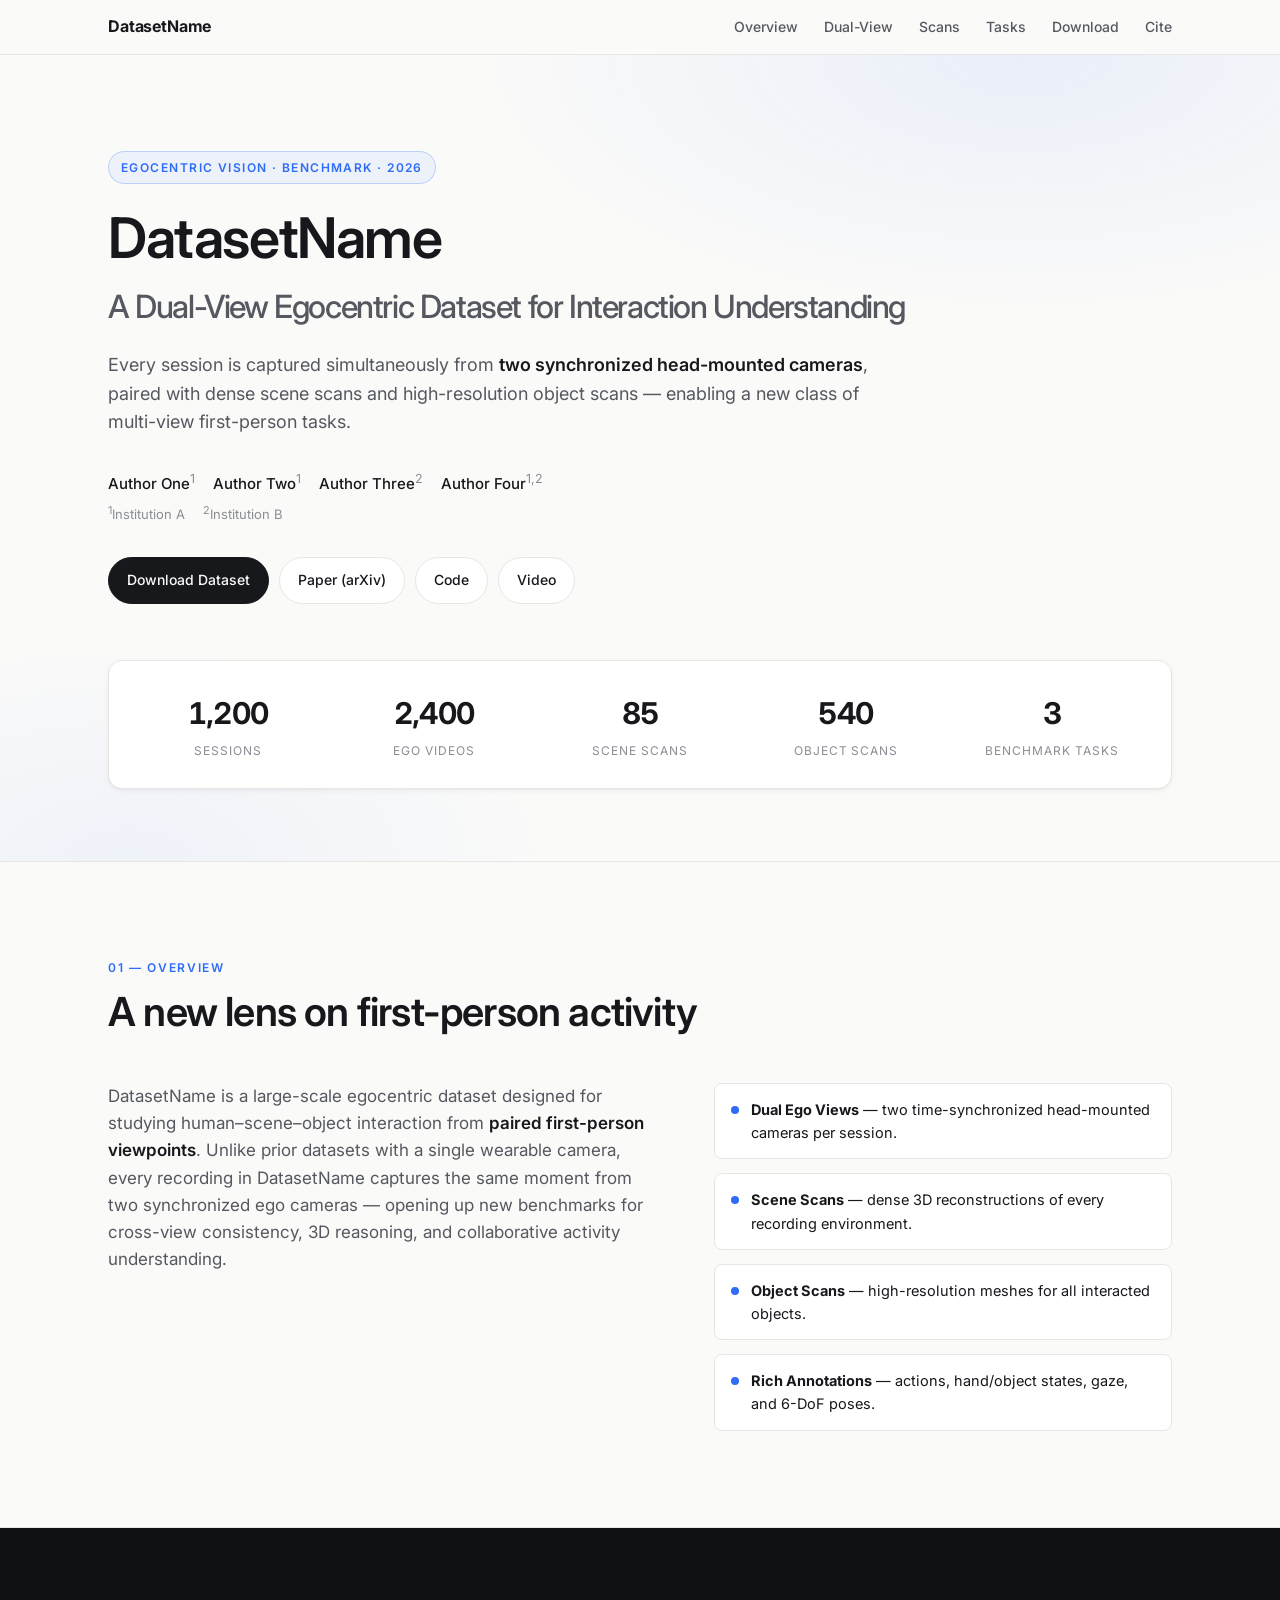
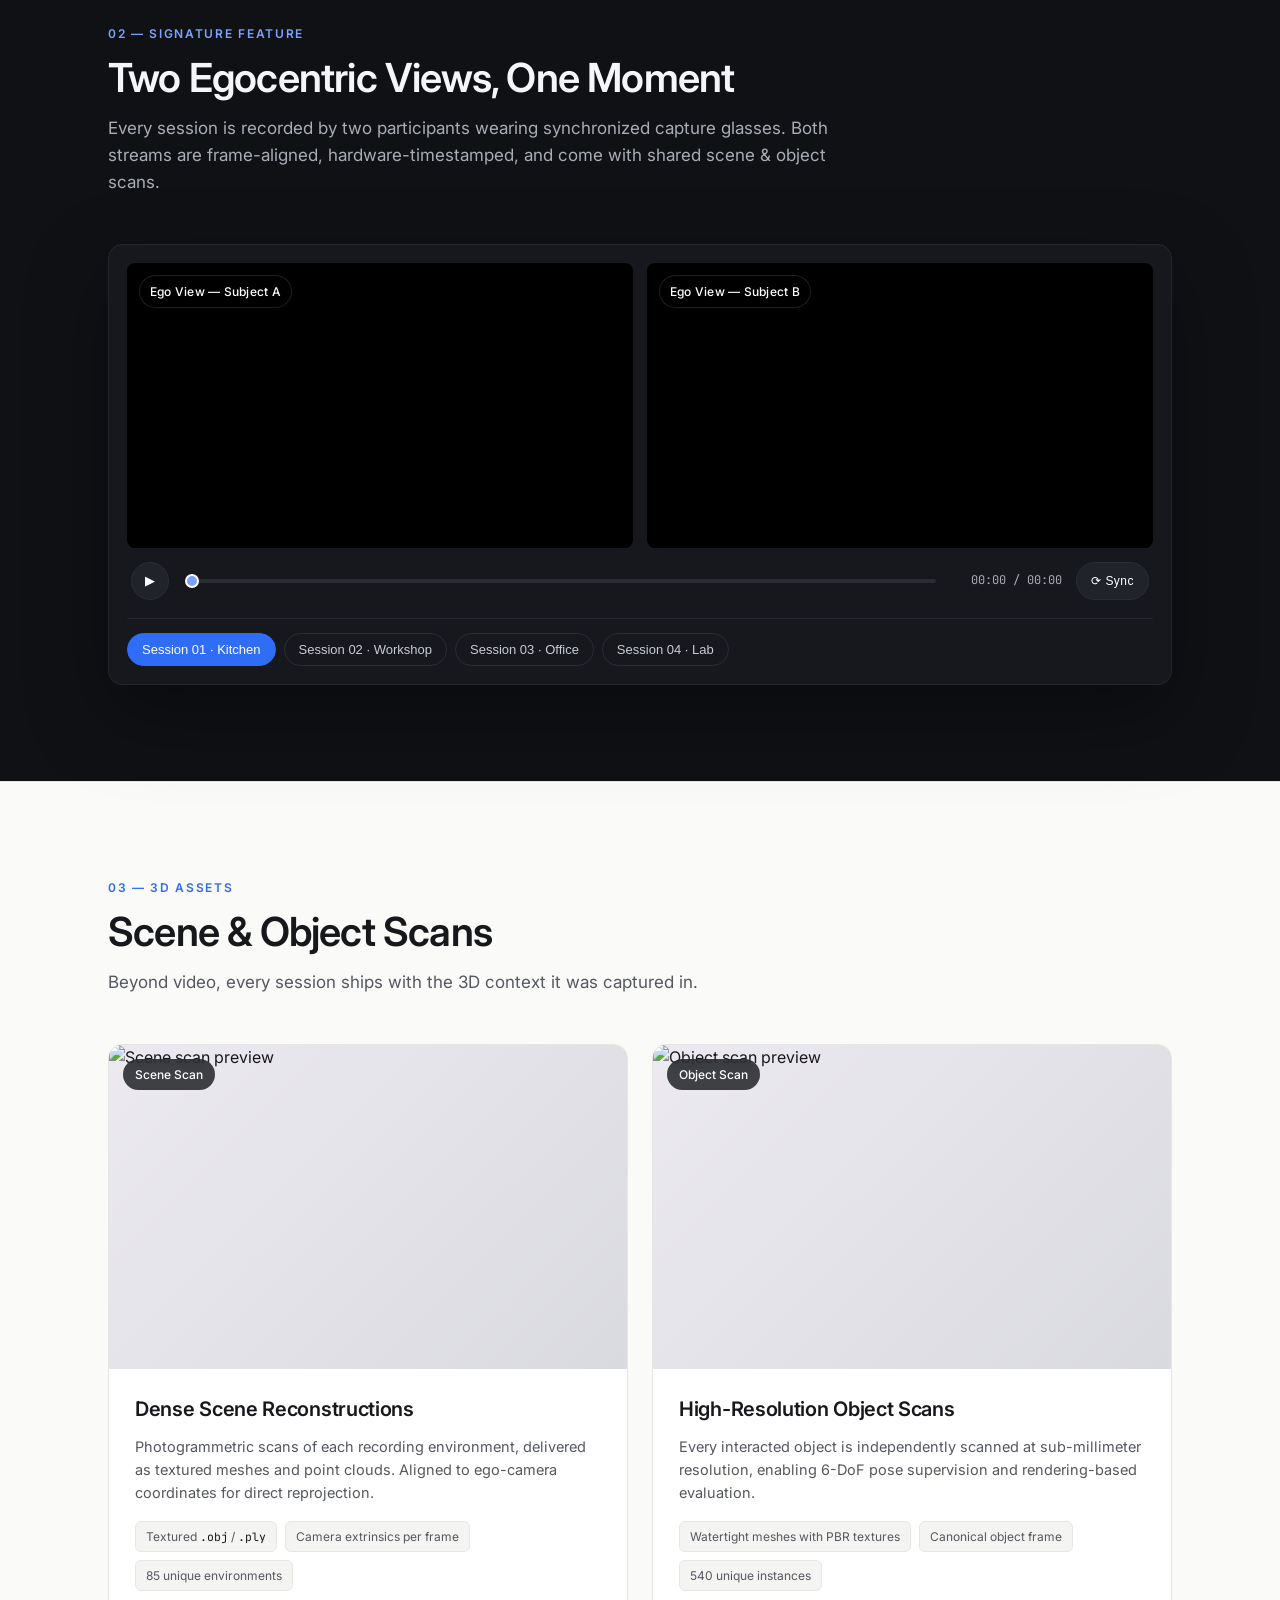
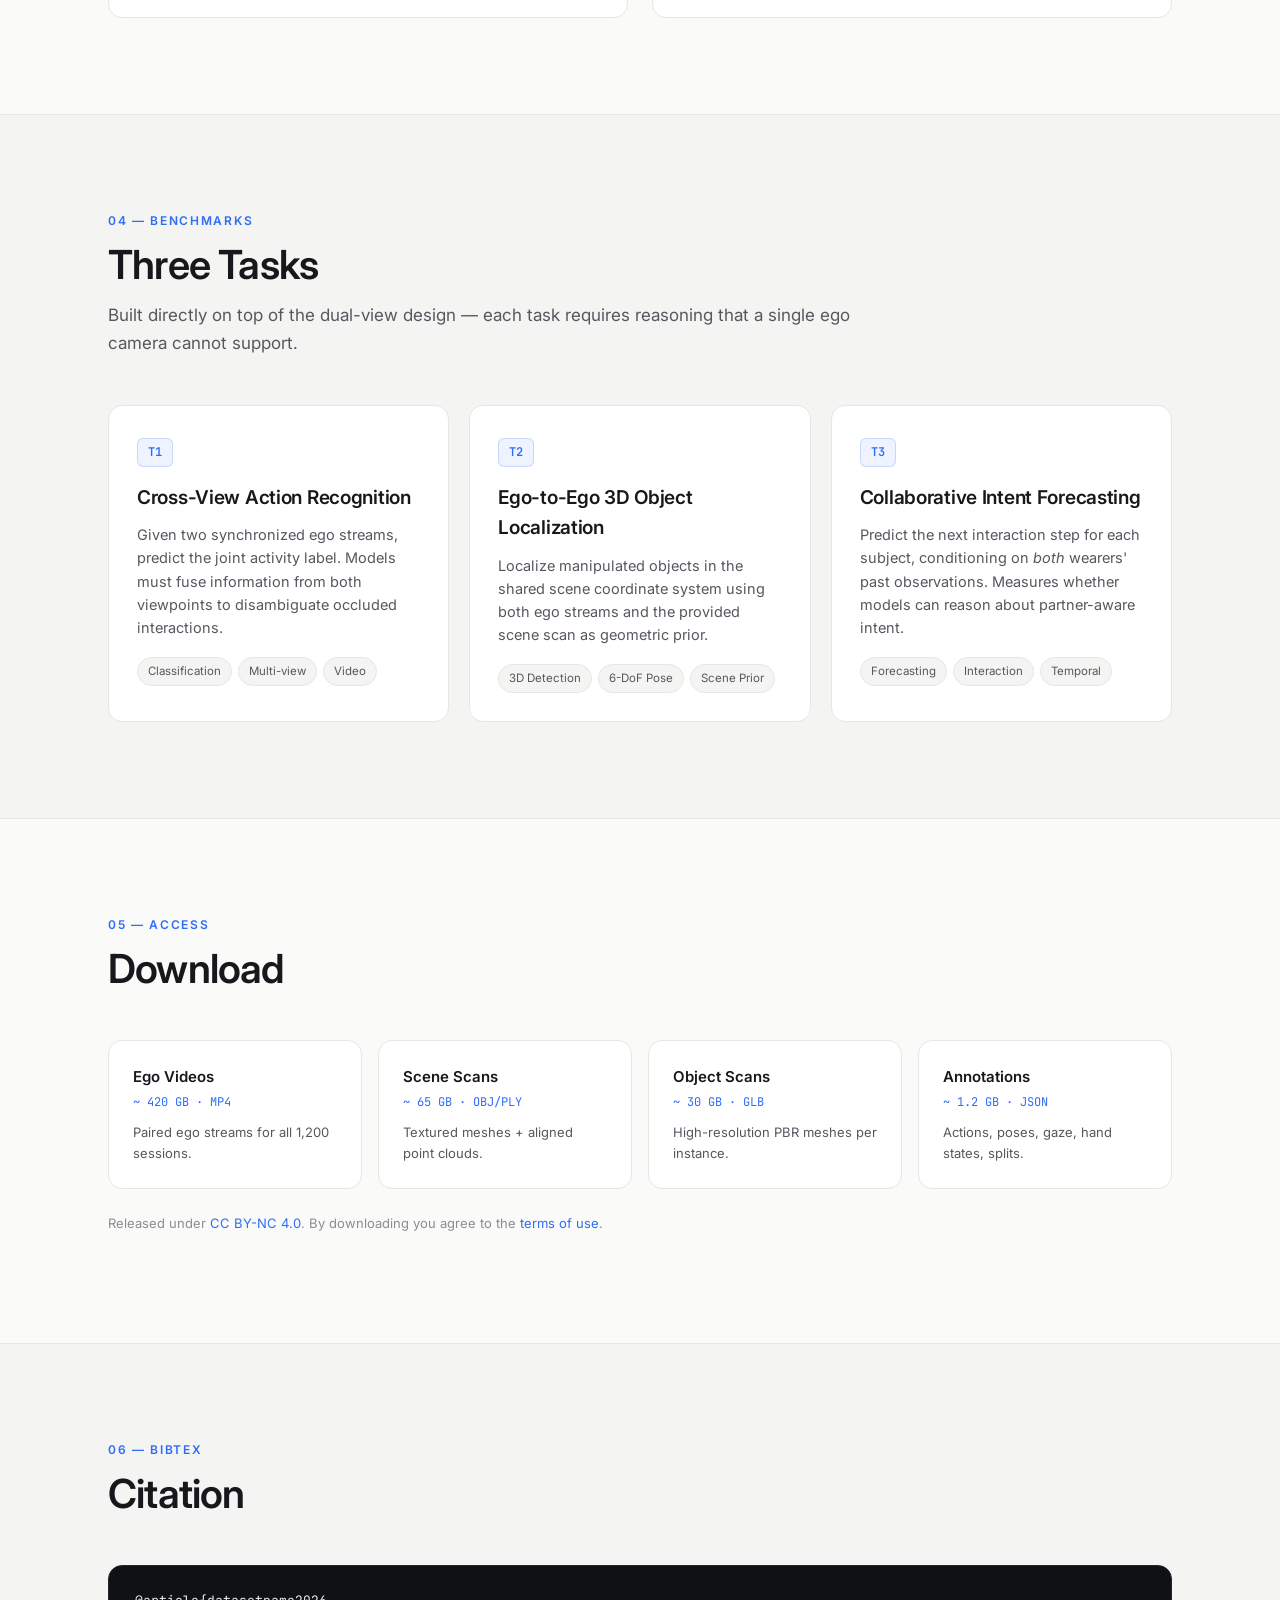
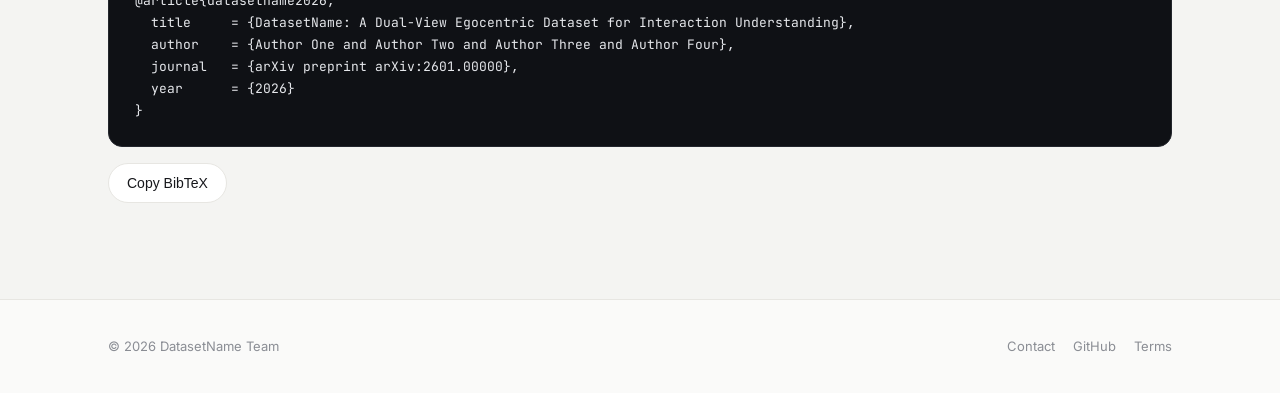
==== index.html @ 48814779 "new template" ====
<!doctype html>
<html lang="en">
<head>
  <meta charset="utf-8" />
  <meta name="viewport" content="width=device-width, initial-scale=1" />
  <title>DatasetName — A Dual-View Egocentric Dataset</title>
  <meta name="description" content="A large-scale egocentric dataset featuring paired first-person videos, scene scans, object scans, and three benchmark tasks." />

  <link rel="preconnect" href="https://fonts.googleapis.com">
  <link rel="preconnect" href="https://fonts.gstatic.com" crossorigin>
  <link href="https://fonts.googleapis.com/css2?family=Inter:wght@300;400;500;600;700&family=JetBrains+Mono:wght@400;500&display=swap" rel="stylesheet">

  <link rel="stylesheet" href="css/style.css" />
</head>
<body>

  <!-- ============ NAV ============ -->
  <nav class="nav">
    <div class="nav__inner">
      <a href="#top" class="nav__brand">DatasetName</a>
      <ul class="nav__links">
        <li><a href="#overview">Overview</a></li>
        <li><a href="#dual-view">Dual-View</a></li>
        <li><a href="#scans">Scans</a></li>
        <li><a href="#tasks">Tasks</a></li>
        <li><a href="#download">Download</a></li>
        <li><a href="#cite">Cite</a></li>
      </ul>
    </div>
  </nav>

  <!-- ============ HERO ============ -->
  <header id="top" class="hero">
    <div class="hero__inner">
      <div class="hero__eyebrow">Egocentric Vision · Benchmark · 2026</div>
      <h1 class="hero__title">
        <span>DatasetName</span><br/>
        <span class="hero__title-accent">A Dual-View Egocentric Dataset for&nbsp;Interaction Understanding</span>
      </h1>
      <p class="hero__subtitle">
        Every session is captured simultaneously from <strong>two synchronized head-mounted cameras</strong>,
        paired with dense scene scans and high-resolution object scans — enabling a new class of
        multi-view first-person tasks.
      </p>

      <div class="hero__authors">
        <span>Author One<sup>1</sup></span>
        <span>Author Two<sup>1</sup></span>
        <span>Author Three<sup>2</sup></span>
        <span>Author Four<sup>1,2</sup></span>
      </div>
      <div class="hero__affils">
        <span><sup>1</sup>Institution A</span>
        <span><sup>2</sup>Institution B</span>
      </div>

      <div class="hero__cta">
        <a class="btn btn--primary" href="#download">Download Dataset</a>
        <a class="btn" href="#">Paper (arXiv)</a>
        <a class="btn" href="#">Code</a>
        <a class="btn" href="#">Video</a>
      </div>

      <!-- Key stats strip -->
      <div class="stats">
        <div class="stat"><div class="stat__num" data-count="1200">1,200</div><div class="stat__lbl">Sessions</div></div>
        <div class="stat"><div class="stat__num" data-count="2400">2,400</div><div class="stat__lbl">Ego Videos</div></div>
        <div class="stat"><div class="stat__num" data-count="85">85</div><div class="stat__lbl">Scene Scans</div></div>
        <div class="stat"><div class="stat__num" data-count="540">540</div><div class="stat__lbl">Object Scans</div></div>
        <div class="stat"><div class="stat__num" data-count="3">3</div><div class="stat__lbl">Benchmark Tasks</div></div>
      </div>
    </div>
    <div class="hero__bg"></div>
  </header>

  <!-- ============ OVERVIEW ============ -->
  <section id="overview" class="section">
    <div class="container">
      <div class="section__head">
        <span class="section__kicker">01 — Overview</span>
        <h2 class="section__title">A new lens on first-person activity</h2>
      </div>
      <div class="overview-grid">
        <p class="lede">
          DatasetName is a large-scale egocentric dataset designed for studying human–scene–object
          interaction from <strong>paired first-person viewpoints</strong>. Unlike prior datasets
          with a single wearable camera, every recording in DatasetName captures the same moment
          from two synchronized ego cameras — opening up new benchmarks for cross-view
          consistency, 3D reasoning, and collaborative activity understanding.
        </p>
        <ul class="feature-list">
          <li><span class="dot"></span><div><b>Dual Ego Views</b> — two time-synchronized head-mounted cameras per session.</div></li>
          <li><span class="dot"></span><div><b>Scene Scans</b> — dense 3D reconstructions of every recording environment.</div></li>
          <li><span class="dot"></span><div><b>Object Scans</b> — high-resolution meshes for all interacted objects.</div></li>
          <li><span class="dot"></span><div><b>Rich Annotations</b> — actions, hand/object states, gaze, and 6-DoF poses.</div></li>
        </ul>
      </div>
    </div>
  </section>

  <!-- ============ DUAL-VIEW (signature) ============ -->
  <section id="dual-view" class="section section--dark">
    <div class="container">
      <div class="section__head">
        <span class="section__kicker">02 — Signature Feature</span>
        <h2 class="section__title">Two Egocentric Views, One Moment</h2>
        <p class="section__sub">
          Every session is recorded by two participants wearing synchronized capture glasses.
          Both streams are frame-aligned, hardware-timestamped, and come with shared scene &
          object scans.
        </p>
      </div>

      <!-- Dual video player -->
      <div class="dualplayer" data-dualplayer>
        <div class="dualplayer__views">
          <figure class="ego">
            <div class="ego__label">Ego View — Subject A</div>
            <video data-ego="a" muted playsinline loop preload="metadata" poster="assets/images/ego_a_poster.jpg">
              <source src="assets/videos/ego_a.mp4" type="video/mp4">
            </video>
          </figure>
          <figure class="ego">
            <div class="ego__label">Ego View — Subject B</div>
            <video data-ego="b" muted playsinline loop preload="metadata" poster="assets/images/ego_b_poster.jpg">
              <source src="assets/videos/ego_b.mp4" type="video/mp4">
            </video>
          </figure>
        </div>

        <div class="dualplayer__controls">
          <button class="pbtn" data-play aria-label="Play / Pause">▶</button>
          <input type="range" min="0" max="1000" value="0" data-seek class="pbar" aria-label="Seek" />
          <span class="ptime" data-time>00:00 / 00:00</span>
          <button class="pbtn pbtn--ghost" data-sync aria-label="Resync">⟳ Sync</button>
        </div>

        <!-- Session picker -->
        <div class="sessions">
          <button class="chip chip--active" data-session data-a="assets/videos/ego_a.mp4" data-b="assets/videos/ego_b.mp4">Session 01 · Kitchen</button>
          <button class="chip" data-session data-a="assets/videos/ego_a_2.mp4" data-b="assets/videos/ego_b_2.mp4">Session 02 · Workshop</button>
          <button class="chip" data-session data-a="assets/videos/ego_a_3.mp4" data-b="assets/videos/ego_b_3.mp4">Session 03 · Office</button>
          <button class="chip" data-session data-a="assets/videos/ego_a_4.mp4" data-b="assets/videos/ego_b_4.mp4">Session 04 · Lab</button>
        </div>
      </div>
    </div>
  </section>

  <!-- ============ SCANS ============ -->
  <section id="scans" class="section">
    <div class="container">
      <div class="section__head">
        <span class="section__kicker">03 — 3D Assets</span>
        <h2 class="section__title">Scene &amp; Object Scans</h2>
        <p class="section__sub">
          Beyond video, every session ships with the 3D context it was captured in.
        </p>
      </div>

      <div class="scans-grid">
        <article class="scan-card">
          <div class="scan-card__media">
            <img src="assets/images/scene_scan.jpg" alt="Scene scan preview" />
            <div class="scan-card__badge">Scene Scan</div>
          </div>
          <div class="scan-card__body">
            <h3>Dense Scene Reconstructions</h3>
            <p>
              Photogrammetric scans of each recording environment, delivered as textured meshes
              and point clouds. Aligned to ego-camera coordinates for direct reprojection.
            </p>
            <ul class="meta">
              <li>Textured <code>.obj</code> / <code>.ply</code></li>
              <li>Camera extrinsics per frame</li>
              <li>85 unique environments</li>
            </ul>
          </div>
        </article>

        <article class="scan-card">
          <div class="scan-card__media">
            <img src="assets/images/object_scan.jpg" alt="Object scan preview" />
            <div class="scan-card__badge">Object Scan</div>
          </div>
          <div class="scan-card__body">
            <h3>High-Resolution Object Scans</h3>
            <p>
              Every interacted object is independently scanned at sub-millimeter resolution,
              enabling 6-DoF pose supervision and rendering-based evaluation.
            </p>
            <ul class="meta">
              <li>Watertight meshes with PBR textures</li>
              <li>Canonical object frame</li>
              <li>540 unique instances</li>
            </ul>
          </div>
        </article>
      </div>
    </div>
  </section>

  <!-- ============ TASKS ============ -->
  <section id="tasks" class="section section--soft">
    <div class="container">
      <div class="section__head">
        <span class="section__kicker">04 — Benchmarks</span>
        <h2 class="section__title">Three Tasks</h2>
        <p class="section__sub">
          Built directly on top of the dual-view design — each task requires reasoning that a
          single ego camera cannot support.
        </p>
      </div>

      <div class="tasks">
        <article class="task">
          <div class="task__num">T1</div>
          <h3 class="task__title">Cross-View Action Recognition</h3>
          <p class="task__desc">
            Given two synchronized ego streams, predict the joint activity label. Models must
            fuse information from both viewpoints to disambiguate occluded interactions.
          </p>
          <div class="task__tags"><span>Classification</span><span>Multi-view</span><span>Video</span></div>
        </article>

        <article class="task">
          <div class="task__num">T2</div>
          <h3 class="task__title">Ego-to-Ego 3D Object Localization</h3>
          <p class="task__desc">
            Localize manipulated objects in the shared scene coordinate system using both ego
            streams and the provided scene scan as geometric prior.
          </p>
          <div class="task__tags"><span>3D Detection</span><span>6-DoF Pose</span><span>Scene Prior</span></div>
        </article>

        <article class="task">
          <div class="task__num">T3</div>
          <h3 class="task__title">Collaborative Intent Forecasting</h3>
          <p class="task__desc">
            Predict the next interaction step for each subject, conditioning on <em>both</em>
            wearers' past observations. Measures whether models can reason about
            partner-aware intent.
          </p>
          <div class="task__tags"><span>Forecasting</span><span>Interaction</span><span>Temporal</span></div>
        </article>
      </div>
    </div>
  </section>

  <!-- ============ DOWNLOAD ============ -->
  <section id="download" class="section">
    <div class="container">
      <div class="section__head">
        <span class="section__kicker">05 — Access</span>
        <h2 class="section__title">Download</h2>
      </div>

      <div class="download-grid">
        <a class="dl" href="#">
          <div class="dl__name">Ego Videos</div>
          <div class="dl__size">~ 420 GB · MP4</div>
          <div class="dl__desc">Paired ego streams for all 1,200 sessions.</div>
        </a>
        <a class="dl" href="#">
          <div class="dl__name">Scene Scans</div>
          <div class="dl__size">~ 65 GB · OBJ/PLY</div>
          <div class="dl__desc">Textured meshes + aligned point clouds.</div>
        </a>
        <a class="dl" href="#">
          <div class="dl__name">Object Scans</div>
          <div class="dl__size">~ 30 GB · GLB</div>
          <div class="dl__desc">High-resolution PBR meshes per instance.</div>
        </a>
        <a class="dl" href="#">
          <div class="dl__name">Annotations</div>
          <div class="dl__size">~ 1.2 GB · JSON</div>
          <div class="dl__desc">Actions, poses, gaze, hand states, splits.</div>
        </a>
      </div>

      <p class="license">
        Released under <a href="#">CC BY-NC 4.0</a>. By downloading you agree to the
        <a href="#">terms of use</a>.
      </p>
    </div>
  </section>

  <!-- ============ CITE ============ -->
  <section id="cite" class="section section--soft">
    <div class="container">
      <div class="section__head">
        <span class="section__kicker">06 — BibTeX</span>
        <h2 class="section__title">Citation</h2>
      </div>
      <pre class="bibtex"><code>@article{datasetname2026,
  title     = {DatasetName: A Dual-View Egocentric Dataset for Interaction Understanding},
  author    = {Author One and Author Two and Author Three and Author Four},
  journal   = {arXiv preprint arXiv:2601.00000},
  year      = {2026}
}</code></pre>
      <button class="btn" data-copy-bibtex>Copy BibTeX</button>
    </div>
  </section>

  <!-- ============ FOOTER ============ -->
  <footer class="footer">
    <div class="container footer__inner">
      <div>© 2026 DatasetName Team</div>
      <div class="footer__links">
        <a href="#">Contact</a>
        <a href="#">GitHub</a>
        <a href="#">Terms</a>
      </div>
    </div>
  </footer>

  <script src="js/main.js"></script>
</body>
</html>
---- css/style.css ----
/* ===========================================================
   DatasetName — project page
   Minimal, academic, modern.
   =========================================================== */

:root {
  --bg:        #fafaf9;
  --bg-soft:   #f4f4f2;
  --bg-dark:   #0f1115;
  --surface:   #ffffff;
  --text:      #17181c;
  --text-2:    #55585f;
  --text-mute: #8a8d94;
  --border:    #e7e6e2;
  --accent:    #2f6df6;   /* single accent color */
  --accent-2:  #7aa2ff;
  --radius:    14px;
  --radius-sm: 8px;
  --shadow-sm: 0 1px 2px rgba(16,18,22,.04), 0 2px 6px rgba(16,18,22,.04);
  --shadow-md: 0 4px 14px rgba(16,18,22,.06), 0 12px 32px rgba(16,18,22,.06);
  --maxw: 1120px;
  --ease: cubic-bezier(.2,.7,.2,1);
}

* { box-sizing: border-box; }
html { scroll-behavior: smooth; }
body {
  margin: 0;
  font-family: "Inter", -apple-system, BlinkMacSystemFont, "Segoe UI", Helvetica, Arial, sans-serif;
  font-size: 16px;
  line-height: 1.6;
  color: var(--text);
  background: var(--bg);
  -webkit-font-smoothing: antialiased;
  text-rendering: optimizeLegibility;
}
a { color: var(--accent); text-decoration: none; }
a:hover { text-decoration: underline; }
h1, h2, h3 { font-weight: 600; letter-spacing: -0.015em; color: var(--text); }
code, pre { font-family: "JetBrains Mono", ui-monospace, SFMono-Regular, Menlo, monospace; }

.container { max-width: var(--maxw); margin: 0 auto; padding: 0 28px; }

/* ---------- NAV ---------- */
.nav {
  position: sticky; top: 0; z-index: 50;
  backdrop-filter: saturate(1.4) blur(10px);
  -webkit-backdrop-filter: saturate(1.4) blur(10px);
  background: rgba(250,250,249,.8);
  border-bottom: 1px solid var(--border);
}
.nav__inner {
  max-width: var(--maxw); margin: 0 auto; padding: 14px 28px;
  display: flex; align-items: center; justify-content: space-between;
}
.nav__brand {
  font-weight: 700; color: var(--text); letter-spacing: -0.01em;
  font-size: 16px;
}
.nav__brand:hover { text-decoration: none; }
.nav__links {
  display: flex; gap: 26px; list-style: none; margin: 0; padding: 0;
}
.nav__links a {
  color: var(--text-2); font-size: 14px; font-weight: 500;
}
.nav__links a:hover { color: var(--text); text-decoration: none; }

@media (max-width: 720px) {
  .nav__links { display: none; }
}

/* ---------- HERO ---------- */
.hero {
  position: relative;
  padding: 96px 0 72px;
  overflow: hidden;
  border-bottom: 1px solid var(--border);
}
.hero__inner {
  max-width: var(--maxw); margin: 0 auto; padding: 0 28px;
  position: relative; z-index: 2;
}
.hero__bg {
  position: absolute; inset: 0; z-index: 1;
  background:
    radial-gradient(900px 420px at 80% 0%, rgba(47,109,246,.08), transparent 60%),
    radial-gradient(700px 360px at 10% 100%, rgba(47,109,246,.06), transparent 60%);
  pointer-events: none;
}
.hero__eyebrow {
  display: inline-block;
  font-size: 12px; letter-spacing: .12em; text-transform: uppercase;
  color: var(--accent); font-weight: 600;
  padding: 6px 12px; border: 1px solid rgba(47,109,246,.25);
  border-radius: 999px; background: rgba(47,109,246,.06);
  margin-bottom: 24px;
}
.hero__title {
  font-size: clamp(32px, 5vw, 56px);
  line-height: 1.08; margin: 0 0 22px;
  letter-spacing: -0.025em;
}
.hero__title-accent {
  color: var(--text-2); font-weight: 500;
  font-size: clamp(22px, 3vw, 32px);
}
.hero__subtitle {
  max-width: 780px;
  font-size: 18px; color: var(--text-2);
  margin: 0 0 32px;
}
.hero__subtitle strong { color: var(--text); font-weight: 600; }

.hero__authors {
  display: flex; flex-wrap: wrap; gap: 18px;
  color: var(--text); font-size: 15px; font-weight: 500;
  margin-bottom: 6px;
}
.hero__authors sup { color: var(--text-mute); font-weight: 400; }
.hero__affils {
  display: flex; flex-wrap: wrap; gap: 18px;
  color: var(--text-mute); font-size: 13px;
  margin-bottom: 32px;
}

.hero__cta {
  display: flex; flex-wrap: wrap; gap: 10px;
  margin-bottom: 56px;
}

/* Buttons */
.btn {
  display: inline-flex; align-items: center; gap: 8px;
  padding: 11px 18px;
  border: 1px solid var(--border);
  border-radius: 999px;
  background: var(--surface);
  color: var(--text);
  font-size: 14px; font-weight: 500;
  transition: all .2s var(--ease);
  cursor: pointer;
}
.btn:hover {
  text-decoration: none;
  border-color: var(--text);
  transform: translateY(-1px);
  box-shadow: var(--shadow-sm);
}
.btn--primary {
  background: var(--text);
  color: var(--bg);
  border-color: var(--text);
}
.btn--primary:hover {
  background: var(--accent);
  border-color: var(--accent);
  color: #fff;
}

/* Stats strip */
.stats {
  display: grid;
  grid-template-columns: repeat(5, 1fr);
  gap: 12px;
  padding: 22px;
  background: var(--surface);
  border: 1px solid var(--border);
  border-radius: var(--radius);
  box-shadow: var(--shadow-sm);
}
.stat { text-align: center; padding: 6px; }
.stat__num {
  font-size: clamp(22px, 2.6vw, 30px);
  font-weight: 700;
  color: var(--text);
  letter-spacing: -0.02em;
  font-variant-numeric: tabular-nums;
}
.stat__lbl {
  font-size: 12px; color: var(--text-mute);
  text-transform: uppercase; letter-spacing: .08em;
  margin-top: 4px;
}
@media (max-width: 720px) {
  .stats { grid-template-columns: repeat(2, 1fr); }
}

/* ---------- SECTIONS ---------- */
.section {
  padding: 96px 0;
  border-bottom: 1px solid var(--border);
}
.section--soft { background: var(--bg-soft); }
.section--dark {
  background: var(--bg-dark);
  color: #e6e8ec;
}
.section--dark h2,
.section--dark h3 { color: #f5f6f8; }
.section--dark .section__sub { color: #a9adb6; }
.section--dark .section__kicker { color: var(--accent-2); }

.section__head { max-width: 760px; margin-bottom: 48px; }
.section__kicker {
  display: block;
  font-size: 12px; letter-spacing: .14em; text-transform: uppercase;
  color: var(--accent); font-weight: 600;
  margin-bottom: 12px;
}
.section__title {
  font-size: clamp(28px, 3.6vw, 40px);
  line-height: 1.15; margin: 0 0 14px;
  letter-spacing: -0.02em;
}
.section__sub {
  font-size: 17px; color: var(--text-2); margin: 0;
}

/* ---------- OVERVIEW ---------- */
.overview-grid {
  display: grid;
  grid-template-columns: 1.2fr 1fr;
  gap: 56px;
  align-items: start;
}
.lede { font-size: 17px; color: var(--text-2); margin: 0; }
.lede strong { color: var(--text); font-weight: 600; }
.feature-list {
  list-style: none; margin: 0; padding: 0;
  display: grid; gap: 14px;
}
.feature-list li {
  display: flex; gap: 12px; align-items: flex-start;
  padding: 14px 16px;
  background: var(--surface);
  border: 1px solid var(--border);
  border-radius: var(--radius-sm);
  font-size: 14.5px;
}
.feature-list b { color: var(--text); }
.feature-list .dot {
  width: 8px; height: 8px; border-radius: 50%;
  background: var(--accent); flex: none; margin-top: 8px;
}
@media (max-width: 880px) { .overview-grid { grid-template-columns: 1fr; gap: 32px; } }

/* ---------- DUAL-VIEW PLAYER ---------- */
.dualplayer {
  background: #16181d;
  border: 1px solid #23262d;
  border-radius: var(--radius);
  padding: 18px;
  box-shadow: 0 30px 80px rgba(0,0,0,.35);
}
.dualplayer__views {
  display: grid;
  grid-template-columns: 1fr 1fr;
  gap: 14px;
}
.ego {
  position: relative; margin: 0;
  background: #000;
  border-radius: var(--radius-sm);
  overflow: hidden;
  aspect-ratio: 16 / 9;
}
.ego video {
  width: 100%; height: 100%; object-fit: cover; display: block;
}
.ego__label {
  position: absolute; top: 12px; left: 12px;
  background: rgba(0,0,0,.55);
  backdrop-filter: blur(6px);
  color: #fff;
  font-size: 12px; font-weight: 500;
  padding: 6px 10px; border-radius: 999px;
  border: 1px solid rgba(255,255,255,.12);
  letter-spacing: .02em;
}
.dualplayer__controls {
  display: flex; align-items: center; gap: 14px;
  padding: 14px 4px 4px;
}
.pbtn {
  width: 38px; height: 38px;
  border-radius: 50%;
  border: 1px solid #2a2d35;
  background: #20232a;
  color: #fff;
  cursor: pointer;
  font-size: 13px;
  display: inline-flex; align-items: center; justify-content: center;
  transition: all .2s var(--ease);
}
.pbtn:hover { background: var(--accent); border-color: var(--accent); }
.pbtn--ghost {
  width: auto; padding: 0 14px; border-radius: 999px;
  font-size: 12px; letter-spacing: .04em;
}
.pbar {
  flex: 1;
  -webkit-appearance: none; appearance: none;
  height: 4px; border-radius: 99px;
  background: #2a2d35;
  outline: none;
}
.pbar::-webkit-slider-thumb {
  -webkit-appearance: none; appearance: none;
  width: 14px; height: 14px; border-radius: 50%;
  background: var(--accent-2); cursor: pointer;
  border: 2px solid #fff;
}
.pbar::-moz-range-thumb {
  width: 14px; height: 14px; border-radius: 50%;
  background: var(--accent-2); cursor: pointer; border: 2px solid #fff;
}
.ptime {
  font-family: "JetBrains Mono", monospace;
  font-size: 12px; color: #a9adb6;
  min-width: 110px; text-align: right;
}
.sessions {
  display: flex; flex-wrap: wrap; gap: 8px;
  padding-top: 14px;
  border-top: 1px solid #23262d;
  margin-top: 14px;
}
.chip {
  padding: 8px 14px;
  background: transparent;
  border: 1px solid #2a2d35;
  color: #c8ccd4;
  font-size: 13px;
  border-radius: 999px;
  cursor: pointer;
  transition: all .2s var(--ease);
}
.chip:hover { border-color: var(--accent-2); color: #fff; }
.chip--active {
  background: var(--accent); color: #fff; border-color: var(--accent);
}
@media (max-width: 720px) {
  .dualplayer__views { grid-template-columns: 1fr; }
}

/* ---------- SCANS ---------- */
.scans-grid {
  display: grid; grid-template-columns: 1fr 1fr; gap: 24px;
}
.scan-card {
  background: var(--surface);
  border: 1px solid var(--border);
  border-radius: var(--radius);
  overflow: hidden;
  transition: all .3s var(--ease);
}
.scan-card:hover {
  transform: translateY(-3px);
  box-shadow: var(--shadow-md);
}
.scan-card__media {
  position: relative;
  aspect-ratio: 16 / 10;
  background: linear-gradient(135deg, #eceaf0, #d9dae0);
  overflow: hidden;
}
.scan-card__media img {
  width: 100%; height: 100%; object-fit: cover; display: block;
}
.scan-card__badge {
  position: absolute; top: 14px; left: 14px;
  background: rgba(15,17,21,.78); color: #fff;
  backdrop-filter: blur(6px);
  padding: 6px 12px; border-radius: 999px;
  font-size: 12px; font-weight: 500;
}
.scan-card__body { padding: 24px 26px 26px; }
.scan-card__body h3 { margin: 0 0 10px; font-size: 20px; }
.scan-card__body p { margin: 0 0 16px; color: var(--text-2); font-size: 14.5px; }
.meta {
  list-style: none; padding: 0; margin: 0;
  display: flex; flex-wrap: wrap; gap: 8px;
}
.meta li {
  font-size: 12px; color: var(--text-2);
  padding: 5px 10px;
  background: var(--bg-soft);
  border: 1px solid var(--border);
  border-radius: 6px;
}
.meta code {
  font-size: 11.5px; color: var(--text);
  background: transparent;
}
@media (max-width: 880px) { .scans-grid { grid-template-columns: 1fr; } }

/* ---------- TASKS ---------- */
.tasks {
  display: grid;
  grid-template-columns: repeat(3, 1fr);
  gap: 20px;
}
.task {
  position: relative;
  background: var(--surface);
  border: 1px solid var(--border);
  border-radius: var(--radius);
  padding: 32px 28px 28px;
  transition: all .3s var(--ease);
}
.task:hover {
  transform: translateY(-3px);
  box-shadow: var(--shadow-md);
  border-color: rgba(47,109,246,.3);
}
.task__num {
  display: inline-block;
  font-family: "JetBrains Mono", monospace;
  font-size: 12px; font-weight: 600;
  color: var(--accent);
  background: rgba(47,109,246,.08);
  border: 1px solid rgba(47,109,246,.2);
  padding: 4px 10px; border-radius: 6px;
  margin-bottom: 16px;
}
.task__title { margin: 0 0 10px; font-size: 19px; }
.task__desc { margin: 0 0 18px; color: var(--text-2); font-size: 14.5px; }
.task__tags { display: flex; flex-wrap: wrap; gap: 6px; }
.task__tags span {
  font-size: 11.5px; color: var(--text-2);
  padding: 4px 10px; border-radius: 999px;
  background: var(--bg-soft);
  border: 1px solid var(--border);
}
@media (max-width: 880px) { .tasks { grid-template-columns: 1fr; } }

/* ---------- DOWNLOAD ---------- */
.download-grid {
  display: grid; grid-template-columns: repeat(4, 1fr); gap: 16px;
}
.dl {
  display: block;
  padding: 24px;
  background: var(--surface);
  border: 1px solid var(--border);
  border-radius: var(--radius);
  color: var(--text);
  transition: all .25s var(--ease);
}
.dl:hover {
  text-decoration: none;
  border-color: var(--accent);
  transform: translateY(-2px);
  box-shadow: var(--shadow-md);
}
.dl__name { font-size: 15px; font-weight: 600; margin-bottom: 4px; }
.dl__size { font-family: "JetBrains Mono", monospace; font-size: 12px; color: var(--accent); margin-bottom: 10px; }
.dl__desc { font-size: 13px; color: var(--text-2); }
.license { margin-top: 24px; color: var(--text-mute); font-size: 13px; }
@media (max-width: 880px) { .download-grid { grid-template-columns: 1fr 1fr; } }
@media (max-width: 520px) { .download-grid { grid-template-columns: 1fr; } }

/* ---------- BIBTEX ---------- */
.bibtex {
  margin: 0 0 16px;
  padding: 24px 26px;
  background: var(--bg-dark);
  color: #e6e8ec;
  border-radius: var(--radius);
  font-size: 13px;
  line-height: 1.7;
  overflow-x: auto;
  border: 1px solid #23262d;
}
.bibtex code { color: inherit; }

/* ---------- FOOTER ---------- */
.footer {
  padding: 36px 0;
  background: var(--bg);
  color: var(--text-mute);
  font-size: 13px;
}
.footer__inner {
  display: flex; align-items: center; justify-content: space-between;
}
.footer__links { display: flex; gap: 18px; }
.footer__links a { color: var(--text-mute); }
.footer__links a:hover { color: var(--text); }

/* ---------- Reveal on scroll ---------- */
.section,
.hero__inner > * { opacity: 1; }
.reveal { opacity: 0; transform: translateY(18px); transition: all .7s var(--ease); }
.reveal.is-in { opacity: 1; transform: none; }

/* ---------- Utilities ---------- */
::selection { background: rgba(47,109,246,.25); }
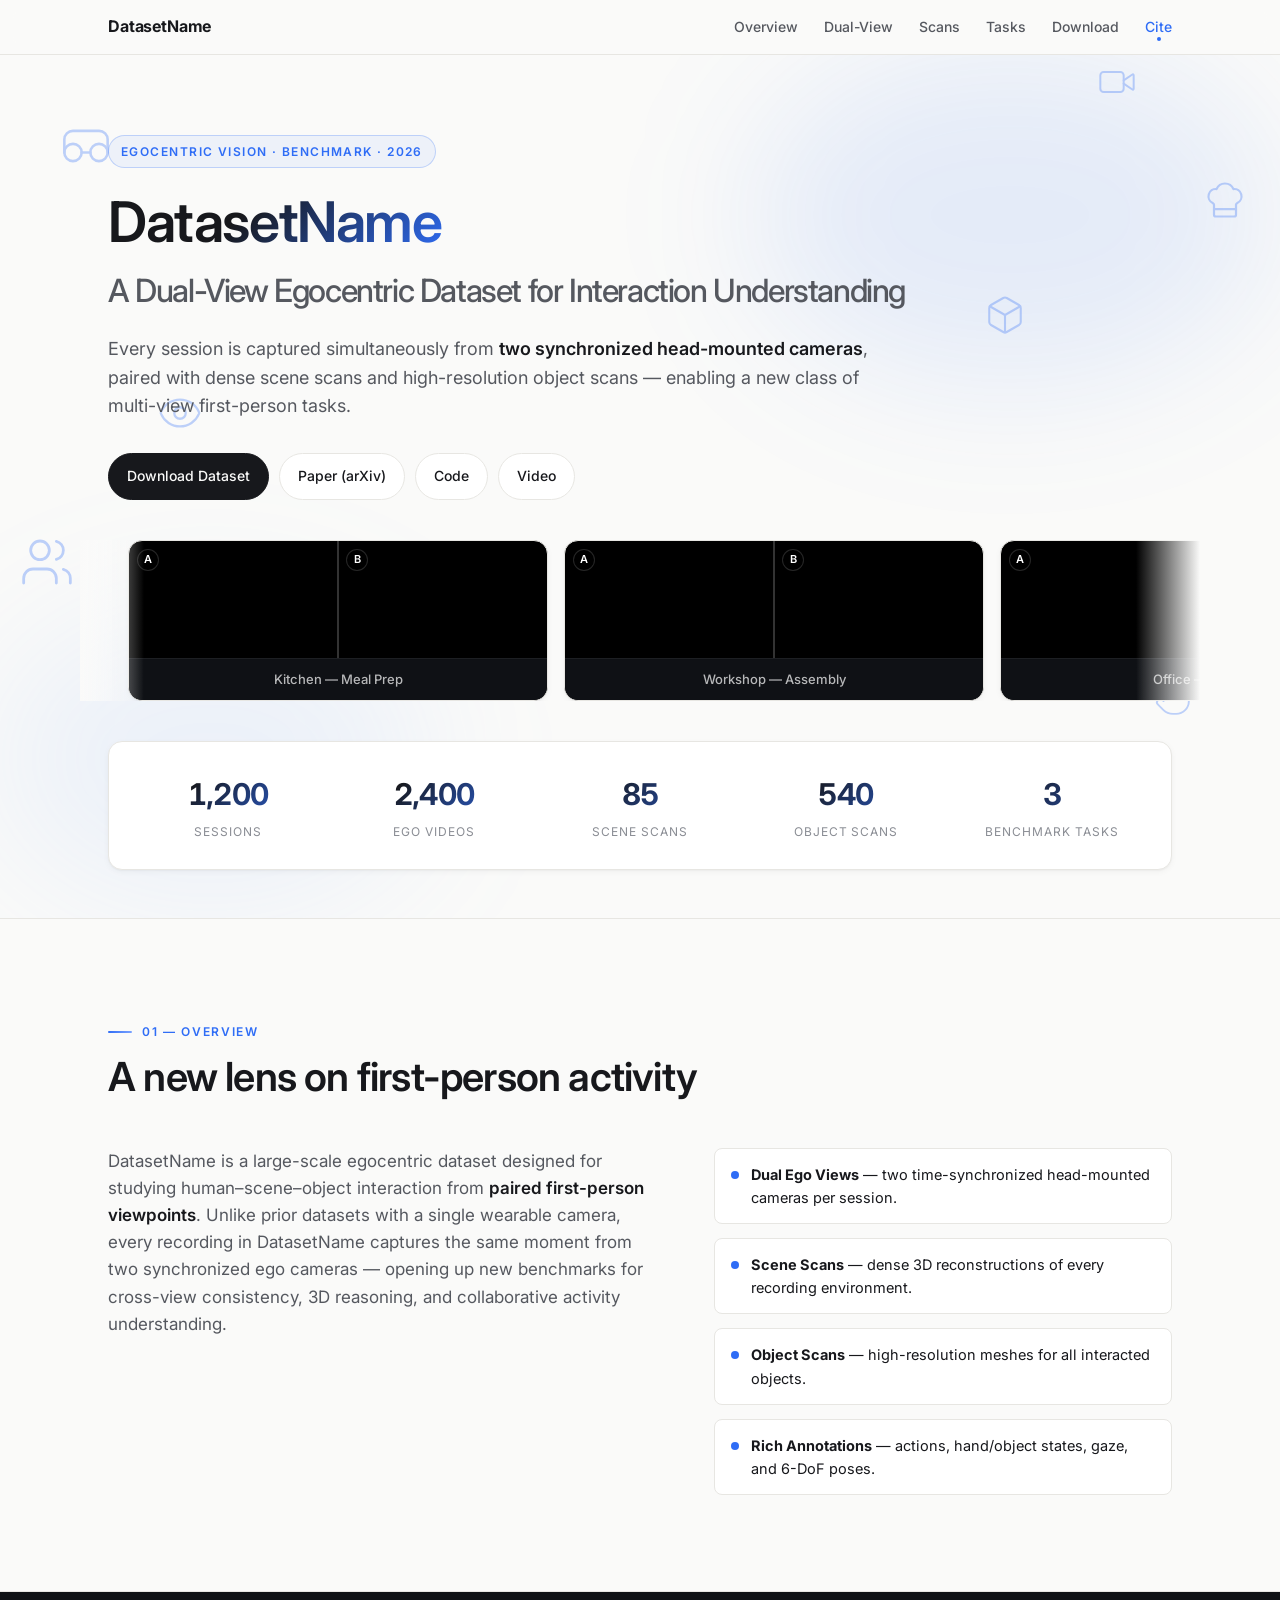
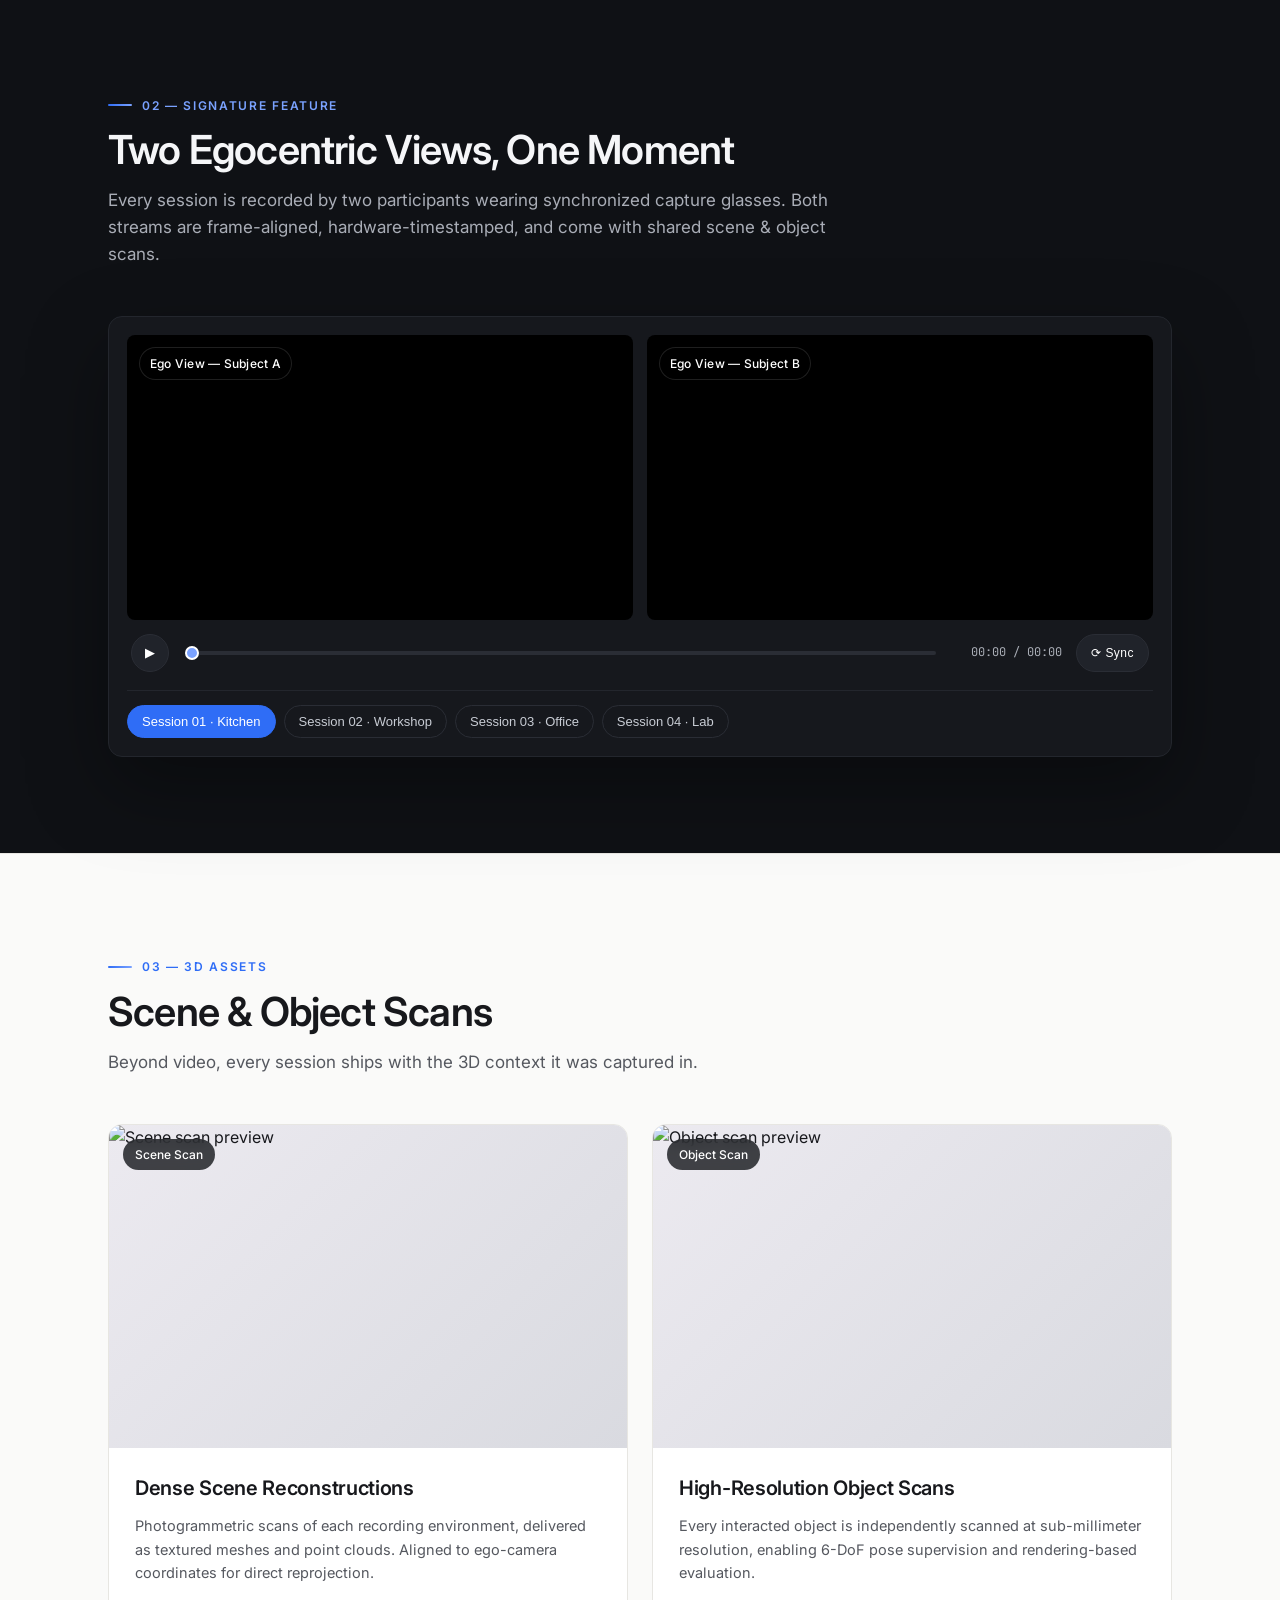
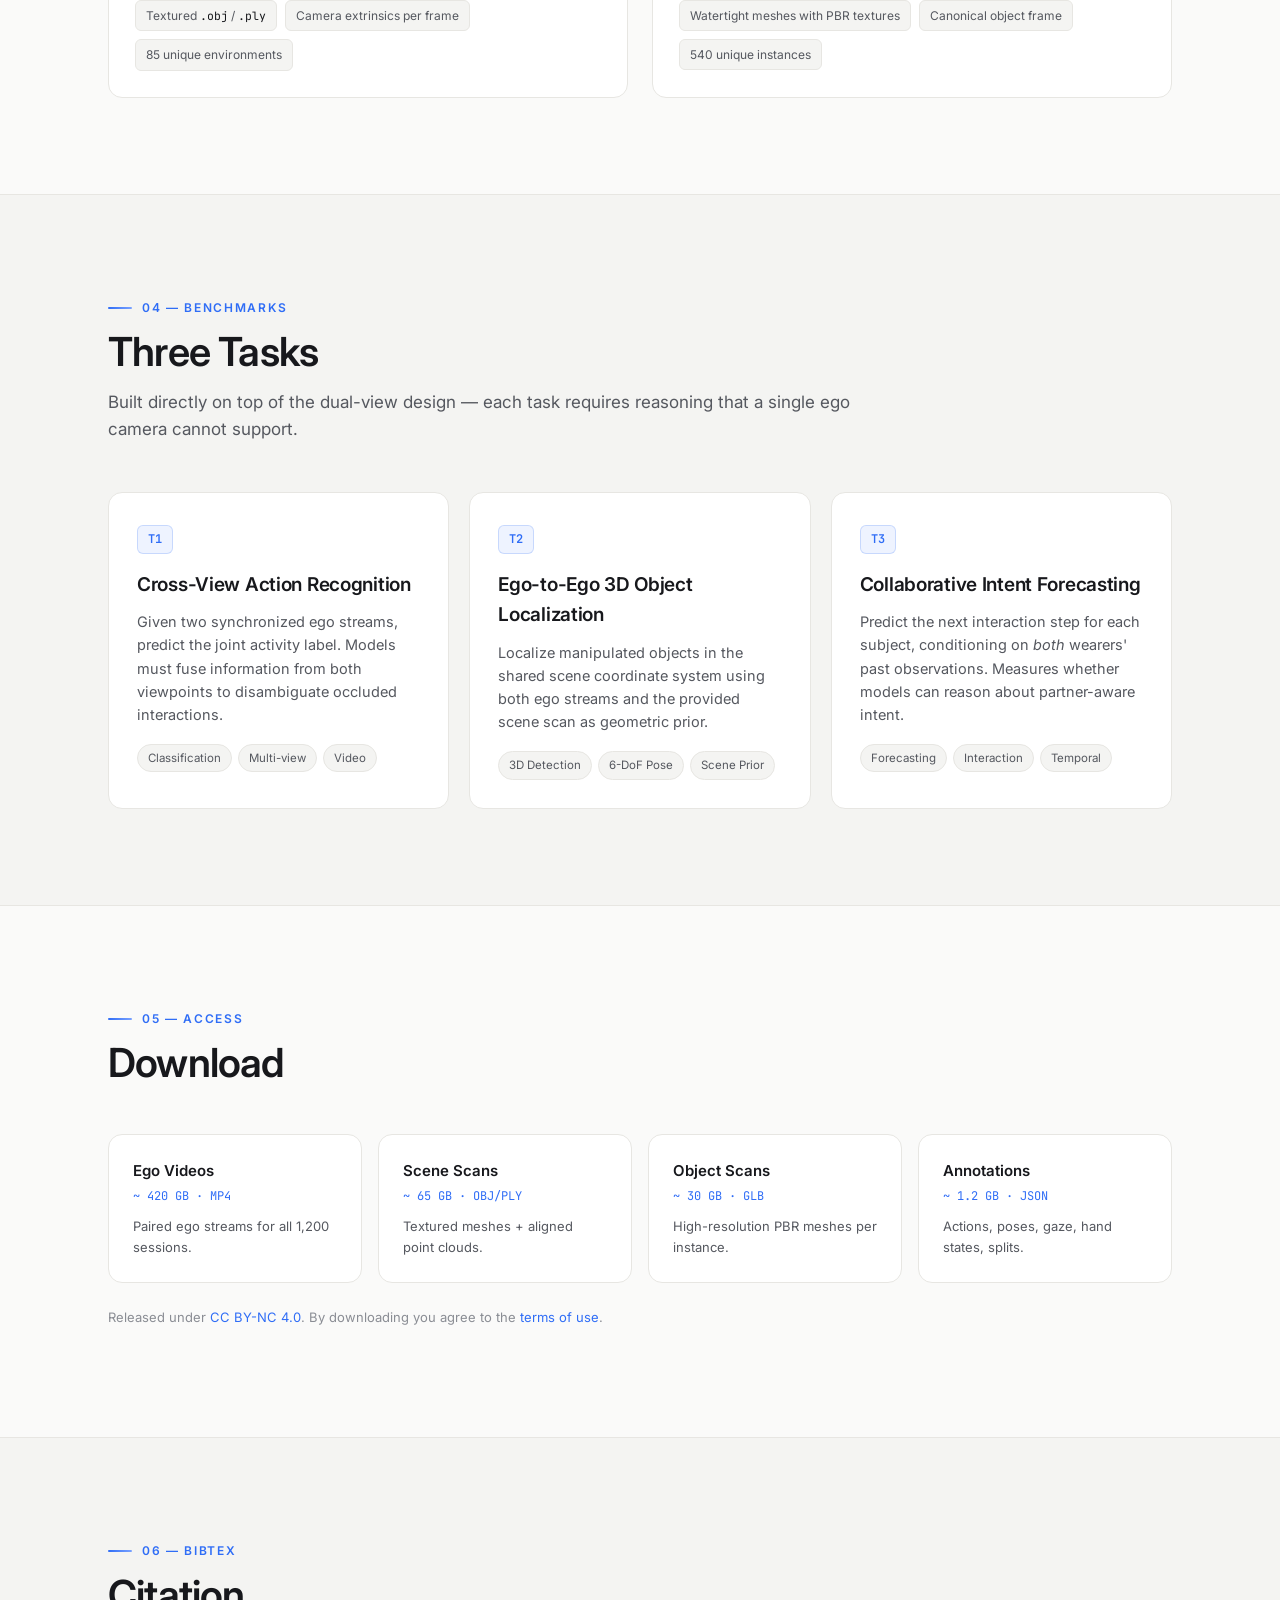
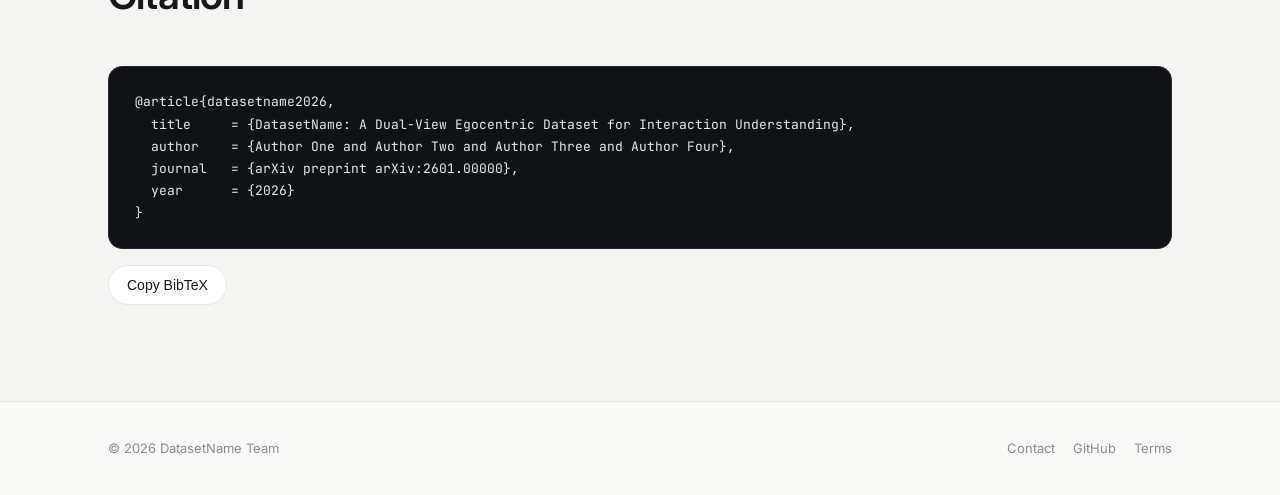
==== commit cf9400ac: "update" ====
--- a/index.html
+++ b/index.html
@@ -43,17 +43,6 @@
         multi-view first-person tasks.
       </p>
 
-      <div class="hero__authors">
-        <span>Author One<sup>1</sup></span>
-        <span>Author Two<sup>1</sup></span>
-        <span>Author Three<sup>2</sup></span>
-        <span>Author Four<sup>1,2</sup></span>
-      </div>
-      <div class="hero__affils">
-        <span><sup>1</sup>Institution A</span>
-        <span><sup>2</sup>Institution B</span>
-      </div>
-
       <div class="hero__cta">
         <a class="btn btn--primary" href="#download">Download Dataset</a>
         <a class="btn" href="#">Paper (arXiv)</a>
@@ -61,16 +50,97 @@
         <a class="btn" href="#">Video</a>
       </div>
 
+      <!-- Hero recording carousel — auto-scroll + drag -->
+      <div class="carousel" data-carousel>
+        <div class="carousel__fade carousel__fade--l"></div>
+        <div class="carousel__fade carousel__fade--r"></div>
+        <div class="carousel__track" data-carousel-track>
+
+          <div class="rec" data-rec>
+            <div class="rec__screen">
+              <div class="rec__pane"><video muted autoplay playsinline loop preload="metadata"><source src="assets/videos/ego_a.mp4" type="video/mp4"></video><span class="rec__tag">A</span></div>
+              <div class="rec__div"></div>
+              <div class="rec__pane"><video muted autoplay playsinline loop preload="metadata"><source src="assets/videos/ego_b.mp4" type="video/mp4"></video><span class="rec__tag">B</span></div>
+            </div>
+            <div class="rec__cap">Kitchen — Meal Prep</div>
+          </div>
+
+          <div class="rec" data-rec>
+            <div class="rec__screen">
+              <div class="rec__pane"><video muted autoplay playsinline loop preload="metadata"><source src="assets/videos/ego_a_2.mp4" type="video/mp4"></video><span class="rec__tag">A</span></div>
+              <div class="rec__div"></div>
+              <div class="rec__pane"><video muted autoplay playsinline loop preload="metadata"><source src="assets/videos/ego_b_2.mp4" type="video/mp4"></video><span class="rec__tag">B</span></div>
+            </div>
+            <div class="rec__cap">Workshop — Assembly</div>
+          </div>
+
+          <div class="rec" data-rec>
+            <div class="rec__screen">
+              <div class="rec__pane"><video muted autoplay playsinline loop preload="metadata"><source src="assets/videos/ego_a_3.mp4" type="video/mp4"></video><span class="rec__tag">A</span></div>
+              <div class="rec__div"></div>
+              <div class="rec__pane"><video muted autoplay playsinline loop preload="metadata"><source src="assets/videos/ego_b_3.mp4" type="video/mp4"></video><span class="rec__tag">B</span></div>
+            </div>
+            <div class="rec__cap">Office — Desk Org</div>
+          </div>
+
+          <div class="rec" data-rec>
+            <div class="rec__screen">
+              <div class="rec__pane"><video muted autoplay playsinline loop preload="metadata"><source src="assets/videos/ego_a_4.mp4" type="video/mp4"></video><span class="rec__tag">A</span></div>
+              <div class="rec__div"></div>
+              <div class="rec__pane"><video muted autoplay playsinline loop preload="metadata"><source src="assets/videos/ego_b_4.mp4" type="video/mp4"></video><span class="rec__tag">B</span></div>
+            </div>
+            <div class="rec__cap">Lab — Equipment</div>
+          </div>
+
+          <div class="rec" data-rec>
+            <div class="rec__screen">
+              <div class="rec__pane"><video muted autoplay playsinline loop preload="metadata"><source src="assets/videos/ego_a_5.mp4" type="video/mp4"></video><span class="rec__tag">A</span></div>
+              <div class="rec__div"></div>
+              <div class="rec__pane"><video muted autoplay playsinline loop preload="metadata"><source src="assets/videos/ego_b_5.mp4" type="video/mp4"></video><span class="rec__tag">B</span></div>
+            </div>
+            <div class="rec__cap">Bakery — Mixing</div>
+          </div>
+
+          <div class="rec" data-rec>
+            <div class="rec__screen">
+              <div class="rec__pane"><video muted autoplay playsinline loop preload="metadata"><source src="assets/videos/ego_a_6.mp4" type="video/mp4"></video><span class="rec__tag">A</span></div>
+              <div class="rec__div"></div>
+              <div class="rec__pane"><video muted autoplay playsinline loop preload="metadata"><source src="assets/videos/ego_b_6.mp4" type="video/mp4"></video><span class="rec__tag">B</span></div>
+            </div>
+            <div class="rec__cap">Garden — Harvest</div>
+          </div>
+
+        </div>
+      </div>
+
       <!-- Key stats strip -->
       <div class="stats">
-        <div class="stat"><div class="stat__num" data-count="1200">1,200</div><div class="stat__lbl">Sessions</div></div>
-        <div class="stat"><div class="stat__num" data-count="2400">2,400</div><div class="stat__lbl">Ego Videos</div></div>
-        <div class="stat"><div class="stat__num" data-count="85">85</div><div class="stat__lbl">Scene Scans</div></div>
-        <div class="stat"><div class="stat__num" data-count="540">540</div><div class="stat__lbl">Object Scans</div></div>
-        <div class="stat"><div class="stat__num" data-count="3">3</div><div class="stat__lbl">Benchmark Tasks</div></div>
-      </div>
-    </div>
-    <div class="hero__bg"></div>
+        <div class="stat"><div class="stat__num" data-count="1200">0</div><div class="stat__lbl">Sessions</div></div>
+        <div class="stat"><div class="stat__num" data-count="2400">0</div><div class="stat__lbl">Ego Videos</div></div>
+        <div class="stat"><div class="stat__num" data-count="85">0</div><div class="stat__lbl">Scene Scans</div></div>
+        <div class="stat"><div class="stat__num" data-count="540">0</div><div class="stat__lbl">Object Scans</div></div>
+        <div class="stat"><div class="stat__num" data-count="3">0</div><div class="stat__lbl">Benchmark Tasks</div></div>
+      </div>
+    </div>
+    <div class="hero__bg">
+      <!-- floating thematic icons -->
+      <!-- glasses / egocentric -->
+      <svg class="float-icon fi--1" viewBox="0 0 24 24" fill="none" stroke="currentColor" stroke-width="1.2" stroke-linecap="round" stroke-linejoin="round"><circle cx="6" cy="15" r="4"/><circle cx="18" cy="15" r="4"/><path d="M10 15h4"/><path d="M2 15V9a4 4 0 0 1 4-4h12a4 4 0 0 1 4 4v6"/></svg>
+      <!-- video camera -->
+      <svg class="float-icon fi--2" viewBox="0 0 24 24" fill="none" stroke="currentColor" stroke-width="1.2" stroke-linecap="round" stroke-linejoin="round"><path d="m16 13 5.223 3.482a.5.5 0 0 0 .777-.416V7.934a.5.5 0 0 0-.777-.416L16 11"/><rect x="2" y="6" width="14" height="12" rx="2"/></svg>
+      <!-- users / collaboration -->
+      <svg class="float-icon fi--3" viewBox="0 0 24 24" fill="none" stroke="currentColor" stroke-width="1.2" stroke-linecap="round" stroke-linejoin="round"><path d="M16 21v-2a4 4 0 0 0-4-4H6a4 4 0 0 0-4 4v2"/><circle cx="9" cy="7" r="4"/><path d="M22 21v-2a4 4 0 0 0-3-3.87"/><path d="M16 3.13a4 4 0 0 1 0 7.75"/></svg>
+      <!-- chef hat / cooking -->
+      <svg class="float-icon fi--4" viewBox="0 0 24 24" fill="none" stroke="currentColor" stroke-width="1.2" stroke-linecap="round" stroke-linejoin="round"><path d="M17 21a1 1 0 0 0 1-1v-5.35c0-.457.316-.844.727-1.041a4 4 0 0 0-2.134-7.589 5 5 0 0 0-9.186 0 4 4 0 0 0-2.134 7.588c.411.198.727.585.727 1.041V20a1 1 0 0 0 1 1Z"/><path d="M6 17h12"/></svg>
+      <!-- hand / interaction -->
+      <svg class="float-icon fi--5" viewBox="0 0 24 24" fill="none" stroke="currentColor" stroke-width="1.2" stroke-linecap="round" stroke-linejoin="round"><path d="M18 11V6a2 2 0 0 0-2-2a2 2 0 0 0-2 2"/><path d="M14 10V4a2 2 0 0 0-2-2a2 2 0 0 0-2 2v2"/><path d="M10 10.5V6a2 2 0 0 0-2-2a2 2 0 0 0-2 2v8"/><path d="M18 8a2 2 0 1 1 4 0v6a8 8 0 0 1-8 8h-2c-2.8 0-4.5-.86-5.99-2.34l-3.6-3.6a2 2 0 0 1 2.83-2.82L7 13"/></svg>
+      <!-- eye / view -->
+      <svg class="float-icon fi--6" viewBox="0 0 24 24" fill="none" stroke="currentColor" stroke-width="1.2" stroke-linecap="round" stroke-linejoin="round"><path d="M2.062 12.348a1 1 0 0 1 0-.696 10.75 10.75 0 0 1 19.876 0 1 1 0 0 1 0 .696 10.75 10.75 0 0 1-19.876 0"/><circle cx="12" cy="12" r="3"/></svg>
+      <!-- utensils / cooking -->
+      <svg class="float-icon fi--7" viewBox="0 0 24 24" fill="none" stroke="currentColor" stroke-width="1.2" stroke-linecap="round" stroke-linejoin="round"><path d="M3 2v7c0 1.1.9 2 2 2h4a2 2 0 0 0 2-2V2"/><path d="M7 2v20"/><path d="M21 15V2a5 5 0 0 0-5 5v6c0 1.1.9 2 2 2h3Zm0 0v7"/></svg>
+      <!-- scan / 3D box -->
+      <svg class="float-icon fi--8" viewBox="0 0 24 24" fill="none" stroke="currentColor" stroke-width="1.2" stroke-linecap="round" stroke-linejoin="round"><path d="M21 8a2 2 0 0 0-1-1.73l-7-4a2 2 0 0 0-2 0l-7 4A2 2 0 0 0 3 8v8a2 2 0 0 0 1 1.73l7 4a2 2 0 0 0 2 0l7-4A2 2 0 0 0 21 16Z"/><path d="m3.3 7 8.7 5 8.7-5"/><path d="M12 22V12"/></svg>
+    </div>
   </header>
 
   <!-- ============ OVERVIEW ============ -->
--- a/css/style.css
+++ b/css/style.css
@@ -64,7 +64,18 @@
 .nav__links a {
   color: var(--text-2); font-size: 14px; font-weight: 500;
 }
+.nav__links a {
+  position: relative;
+  transition: color .2s var(--ease);
+}
 .nav__links a:hover { color: var(--text); text-decoration: none; }
+.nav__links a.is-active { color: var(--accent); }
+.nav__links a.is-active::after {
+  content: '';
+  position: absolute; bottom: -6px; left: 50%; transform: translateX(-50%);
+  width: 4px; height: 4px; border-radius: 50%;
+  background: var(--accent);
+}
 
 @media (max-width: 720px) {
   .nav__links { display: none; }
@@ -73,21 +84,110 @@
 /* ---------- HERO ---------- */
 .hero {
   position: relative;
-  padding: 96px 0 72px;
+  min-height: calc(100dvh - 53px);
+  display: flex;
+  align-items: center;
   overflow: hidden;
   border-bottom: 1px solid var(--border);
 }
 .hero__inner {
-  max-width: var(--maxw); margin: 0 auto; padding: 0 28px;
+  max-width: var(--maxw); margin: 0 auto; padding: 80px 28px 48px;
   position: relative; z-index: 2;
+  width: 100%;
 }
 .hero__bg {
-  position: absolute; inset: 0; z-index: 1;
-  background:
-    radial-gradient(900px 420px at 80% 0%, rgba(47,109,246,.08), transparent 60%),
-    radial-gradient(700px 360px at 10% 100%, rgba(47,109,246,.06), transparent 60%);
+  position: absolute; inset: -50px; z-index: 1;
   pointer-events: none;
 }
+.hero__bg::before,
+.hero__bg::after {
+  content: '';
+  position: absolute;
+  border-radius: 50%;
+  filter: blur(70px);
+  will-change: transform;
+}
+.hero__bg::before {
+  width: 520px; height: 340px;
+  top: 40px; right: 60px;
+  background: rgba(47,109,246,.10);
+  animation: blob1 10s ease-in-out infinite alternate;
+}
+.hero__bg::after {
+  width: 440px; height: 300px;
+  bottom: 60px; left: 40px;
+  background: rgba(122,162,255,.10);
+  animation: blob2 12s ease-in-out infinite alternate;
+}
+@keyframes blob1 {
+  0%   { transform: translate(0, 0) scale(1); }
+  33%  { transform: translate(100px, 50px) scale(1.15); }
+  66%  { transform: translate(-40px, 80px) scale(0.95); }
+  100% { transform: translate(60px, -30px) scale(1.08); }
+}
+@keyframes blob2 {
+  0%   { transform: translate(0, 0) scale(1); }
+  33%  { transform: translate(-80px, -40px) scale(1.12); }
+  66%  { transform: translate(60px, -60px) scale(0.92); }
+  100% { transform: translate(-30px, 50px) scale(1.05); }
+}
+/* Floating thematic icons */
+.float-icon {
+  position: absolute;
+  color: var(--accent);
+  opacity: .07;
+  will-change: transform;
+}
+.fi--1 { width: 52px; top: 12%; left: 8%;  opacity: .30; animation: fi1 18s ease-in-out infinite alternate; }
+.fi--2 { width: 40px; top: 6%;  right: 14%; opacity: .30; animation: fi2 22s ease-in-out infinite alternate; }
+.fi--3 { width: 56px; top: 55%; left: 5%;  opacity: .30; animation: fi3 20s ease-in-out infinite alternate; }
+.fi--4 { width: 44px; top: 18%; right: 6%; opacity: .30; animation: fi4 16s ease-in-out infinite alternate; }
+.fi--5 { width: 38px; top: 70%; right: 10%;opacity: .30; animation: fi5 24s ease-in-out infinite alternate; }
+.fi--6 { width: 46px; top: 40%; left: 15%; opacity: .30; animation: fi6 19s ease-in-out infinite alternate; }
+.fi--7 { width: 36px; top: 80%; left: 30%; opacity: .30; animation: fi7 21s ease-in-out infinite alternate; }
+.fi--8 { width: 42px; top: 30%; right: 22%;opacity: .30; animation: fi8 17s ease-in-out infinite alternate; }
+
+@keyframes fi1 {
+  0%   { transform: translate(0,0) rotate(0deg); }
+  50%  { transform: translate(30px,40px) rotate(8deg); }
+  100% { transform: translate(-20px,60px) rotate(-5deg); }
+}
+@keyframes fi2 {
+  0%   { transform: translate(0,0) rotate(0deg); }
+  50%  { transform: translate(-40px,30px) rotate(-10deg); }
+  100% { transform: translate(20px,50px) rotate(6deg); }
+}
+@keyframes fi3 {
+  0%   { transform: translate(0,0) rotate(0deg); }
+  50%  { transform: translate(50px,-30px) rotate(12deg); }
+  100% { transform: translate(-10px,-50px) rotate(-4deg); }
+}
+@keyframes fi4 {
+  0%   { transform: translate(0,0) rotate(0deg); }
+  50%  { transform: translate(-30px,50px) rotate(-8deg); }
+  100% { transform: translate(40px,20px) rotate(10deg); }
+}
+@keyframes fi5 {
+  0%   { transform: translate(0,0) rotate(0deg); }
+  50%  { transform: translate(35px,-40px) rotate(6deg); }
+  100% { transform: translate(-25px,-20px) rotate(-12deg); }
+}
+@keyframes fi6 {
+  0%   { transform: translate(0,0) rotate(0deg); }
+  50%  { transform: translate(-20px,35px) rotate(-6deg); }
+  100% { transform: translate(45px,-15px) rotate(8deg); }
+}
+@keyframes fi7 {
+  0%   { transform: translate(0,0) rotate(0deg); }
+  50%  { transform: translate(25px,-45px) rotate(10deg); }
+  100% { transform: translate(-35px,20px) rotate(-7deg); }
+}
+@keyframes fi8 {
+  0%   { transform: translate(0,0) rotate(0deg); }
+  50%  { transform: translate(-45px,25px) rotate(-12deg); }
+  100% { transform: translate(15px,-35px) rotate(5deg); }
+}
+
 .hero__eyebrow {
   display: inline-block;
   font-size: 12px; letter-spacing: .12em; text-transform: uppercase;
@@ -101,6 +201,12 @@
   line-height: 1.08; margin: 0 0 22px;
   letter-spacing: -0.025em;
 }
+.hero__title > span:first-child {
+  background: linear-gradient(135deg, var(--text) 40%, var(--accent) 100%);
+  -webkit-background-clip: text;
+  -webkit-text-fill-color: transparent;
+  background-clip: text;
+}
 .hero__title-accent {
   color: var(--text-2); font-weight: 500;
   font-size: clamp(22px, 3vw, 32px);
@@ -112,21 +218,93 @@
 }
 .hero__subtitle strong { color: var(--text); font-weight: 600; }
 
-.hero__authors {
-  display: flex; flex-wrap: wrap; gap: 18px;
-  color: var(--text); font-size: 15px; font-weight: 500;
-  margin-bottom: 6px;
-}
-.hero__authors sup { color: var(--text-mute); font-weight: 400; }
-.hero__affils {
-  display: flex; flex-wrap: wrap; gap: 18px;
-  color: var(--text-mute); font-size: 13px;
-  margin-bottom: 32px;
-}
-
 .hero__cta {
   display: flex; flex-wrap: wrap; gap: 10px;
-  margin-bottom: 56px;
+  margin-bottom: 40px;
+}
+
+/* Hero recording carousel */
+.carousel {
+  position: relative;
+  margin: 0 -28px 40px;  /* bleed past container */
+  user-select: none;
+}
+.carousel__track {
+  display: flex;
+  gap: 16px;
+  padding: 0 48px;
+  overflow-x: auto;
+  scroll-behavior: auto;
+  -webkit-overflow-scrolling: touch;
+  scrollbar-width: none;
+  cursor: grab;
+}
+.carousel__track:active { cursor: grabbing; }
+.carousel__track::-webkit-scrollbar { display: none; }
+
+/* Left / right fade masks */
+.carousel__fade {
+  position: absolute; top: 0; bottom: 0; width: 64px;
+  z-index: 3; pointer-events: none;
+}
+.carousel__fade--l { left: 0; background: linear-gradient(90deg, var(--bg), transparent); }
+.carousel__fade--r { right: 0; background: linear-gradient(270deg, var(--bg), transparent); }
+
+/* Each recording card */
+.rec {
+  flex: 0 0 420px;
+  border-radius: var(--radius);
+  overflow: hidden;
+  border: 1px solid var(--border);
+  box-shadow: var(--shadow-sm);
+  transition: transform .3s var(--ease), box-shadow .3s var(--ease);
+  background: #000;
+}
+.rec:hover {
+  transform: translateY(-3px);
+  box-shadow: 0 8px 30px rgba(47,109,246,.1), var(--shadow-md);
+}
+.rec__screen {
+  position: relative;
+  display: grid;
+  grid-template-columns: 1fr 1fr;
+}
+.rec__pane {
+  position: relative;
+  aspect-ratio: 16 / 9;
+  overflow: hidden;
+}
+.rec__pane video {
+  width: 100%; height: 100%; object-fit: cover; display: block;
+}
+.rec__tag {
+  position: absolute; top: 8px; left: 8px;
+  width: 22px; height: 22px;
+  display: flex; align-items: center; justify-content: center;
+  border-radius: 50%;
+  background: rgba(0,0,0,.55);
+  backdrop-filter: blur(4px);
+  color: #fff; font-size: 11px; font-weight: 600;
+  border: 1px solid rgba(255,255,255,.15);
+}
+.rec__div {
+  position: absolute;
+  top: 0; bottom: 0; left: 50%;
+  width: 2px;
+  background: rgba(255,255,255,.2);
+  z-index: 2;
+  transform: translateX(-1px);
+}
+.rec__cap {
+  padding: 10px 14px;
+  background: var(--bg-dark);
+  color: rgba(255,255,255,.7);
+  font-size: 13px; font-weight: 500;
+  text-align: center;
+  border-top: 1px solid rgba(255,255,255,.06);
+}
+@media (max-width: 720px) {
+  .rec { flex: 0 0 320px; }
 }
 
 /* Buttons */
@@ -173,9 +351,12 @@
 .stat__num {
   font-size: clamp(22px, 2.6vw, 30px);
   font-weight: 700;
-  color: var(--text);
   letter-spacing: -0.02em;
   font-variant-numeric: tabular-nums;
+  background: linear-gradient(135deg, var(--text) 30%, var(--accent));
+  -webkit-background-clip: text;
+  -webkit-text-fill-color: transparent;
+  background-clip: text;
 }
 .stat__lbl {
   font-size: 12px; color: var(--text-mute);
@@ -203,10 +384,17 @@
 
 .section__head { max-width: 760px; margin-bottom: 48px; }
 .section__kicker {
-  display: block;
+  display: inline-flex; align-items: center; gap: 10px;
   font-size: 12px; letter-spacing: .14em; text-transform: uppercase;
   color: var(--accent); font-weight: 600;
   margin-bottom: 12px;
+}
+.section__kicker::before {
+  content: '';
+  display: inline-block;
+  width: 24px; height: 2px;
+  background: linear-gradient(90deg, var(--accent), var(--accent-2));
+  border-radius: 2px;
 }
 .section__title {
   font-size: clamp(28px, 3.6vw, 40px);
@@ -349,15 +537,37 @@
   display: grid; grid-template-columns: 1fr 1fr; gap: 24px;
 }
 .scan-card {
+  position: relative;
   background: var(--surface);
   border: 1px solid var(--border);
   border-radius: var(--radius);
   overflow: hidden;
   transition: all .3s var(--ease);
 }
+.scan-card::before {
+  content: '';
+  position: absolute; inset: 0; z-index: 1;
+  border-radius: var(--radius);
+  padding: 1px;
+  background: linear-gradient(135deg, rgba(47,109,246,.25), transparent 50%);
+  -webkit-mask: linear-gradient(#fff 0 0) content-box, linear-gradient(#fff 0 0);
+  -webkit-mask-composite: xor;
+  mask-composite: exclude;
+  opacity: 0;
+  transition: opacity .3s var(--ease);
+  pointer-events: none;
+}
 .scan-card:hover {
-  transform: translateY(-3px);
-  box-shadow: var(--shadow-md);
+  transform: translateY(-4px);
+  box-shadow: 0 8px 30px rgba(47,109,246,.08), var(--shadow-md);
+  border-color: transparent;
+}
+.scan-card:hover::before { opacity: 1; }
+.scan-card__media img {
+  transition: transform .5s var(--ease);
+}
+.scan-card:hover .scan-card__media img {
+  transform: scale(1.04);
 }
 .scan-card__media {
   position: relative;
@@ -409,11 +619,25 @@
   padding: 32px 28px 28px;
   transition: all .3s var(--ease);
 }
+.task::before {
+  content: '';
+  position: absolute; inset: 0;
+  border-radius: var(--radius);
+  padding: 1px;
+  background: linear-gradient(180deg, rgba(47,109,246,.2), transparent 60%);
+  -webkit-mask: linear-gradient(#fff 0 0) content-box, linear-gradient(#fff 0 0);
+  -webkit-mask-composite: xor;
+  mask-composite: exclude;
+  opacity: 0;
+  transition: opacity .3s var(--ease);
+  pointer-events: none;
+}
 .task:hover {
-  transform: translateY(-3px);
-  box-shadow: var(--shadow-md);
-  border-color: rgba(47,109,246,.3);
-}
+  transform: translateY(-4px);
+  box-shadow: 0 8px 30px rgba(47,109,246,.08), var(--shadow-md);
+  border-color: transparent;
+}
+.task:hover::before { opacity: 1; }
 .task__num {
   display: inline-block;
   font-family: "JetBrains Mono", monospace;
@@ -489,11 +713,37 @@
 .footer__links a { color: var(--text-mute); }
 .footer__links a:hover { color: var(--text); }
 
+/* ---------- Hero entrance animation ---------- */
+.hero__inner > * {
+  opacity: 0;
+  transform: translateY(28px);
+  animation: heroIn .8s var(--ease) forwards;
+}
+.hero__inner > *:nth-child(1) { animation-delay: .1s; }
+.hero__inner > *:nth-child(2) { animation-delay: .2s; }
+.hero__inner > *:nth-child(3) { animation-delay: .35s; }
+.hero__inner > *:nth-child(4) { animation-delay: .5s; }
+.hero__inner > *:nth-child(5) { animation-delay: .65s; }
+.hero__inner > *:nth-child(6) { animation-delay: .8s; }
+@keyframes heroIn {
+  to { opacity: 1; transform: none; }
+}
+
 /* ---------- Reveal on scroll ---------- */
-.section,
-.hero__inner > * { opacity: 1; }
-.reveal { opacity: 0; transform: translateY(18px); transition: all .7s var(--ease); }
+.reveal { opacity: 0; transform: translateY(22px); transition: all .7s var(--ease); }
 .reveal.is-in { opacity: 1; transform: none; }
+
+/* Staggered children — cards reveal one by one */
+.stagger > * {
+  opacity: 0; transform: translateY(18px);
+  transition: opacity .5s var(--ease), transform .5s var(--ease);
+}
+.stagger.is-in > * { opacity: 1; transform: none; }
+.stagger.is-in > *:nth-child(1) { transition-delay: 0ms; }
+.stagger.is-in > *:nth-child(2) { transition-delay: 80ms; }
+.stagger.is-in > *:nth-child(3) { transition-delay: 160ms; }
+.stagger.is-in > *:nth-child(4) { transition-delay: 240ms; }
+.stagger.is-in > *:nth-child(5) { transition-delay: 320ms; }
 
 /* ---------- Utilities ---------- */
 ::selection { background: rgba(47,109,246,.25); }
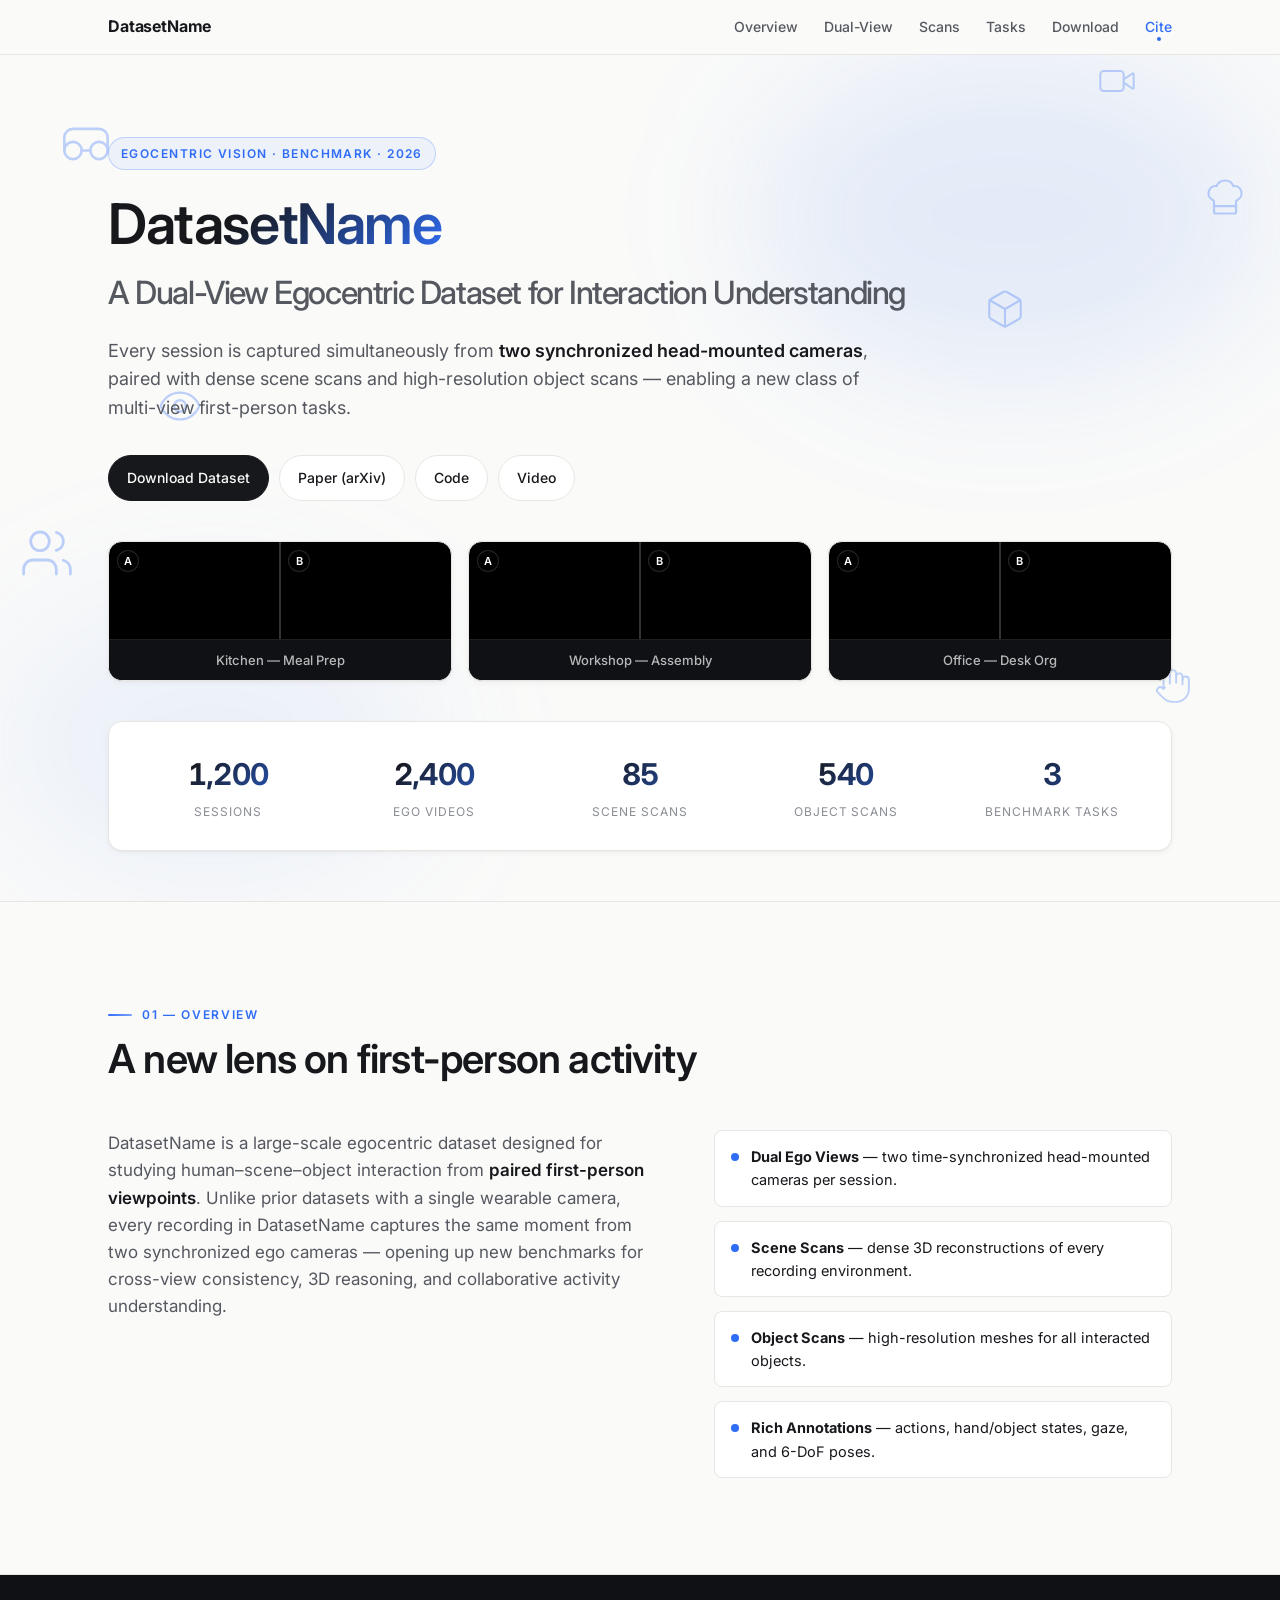
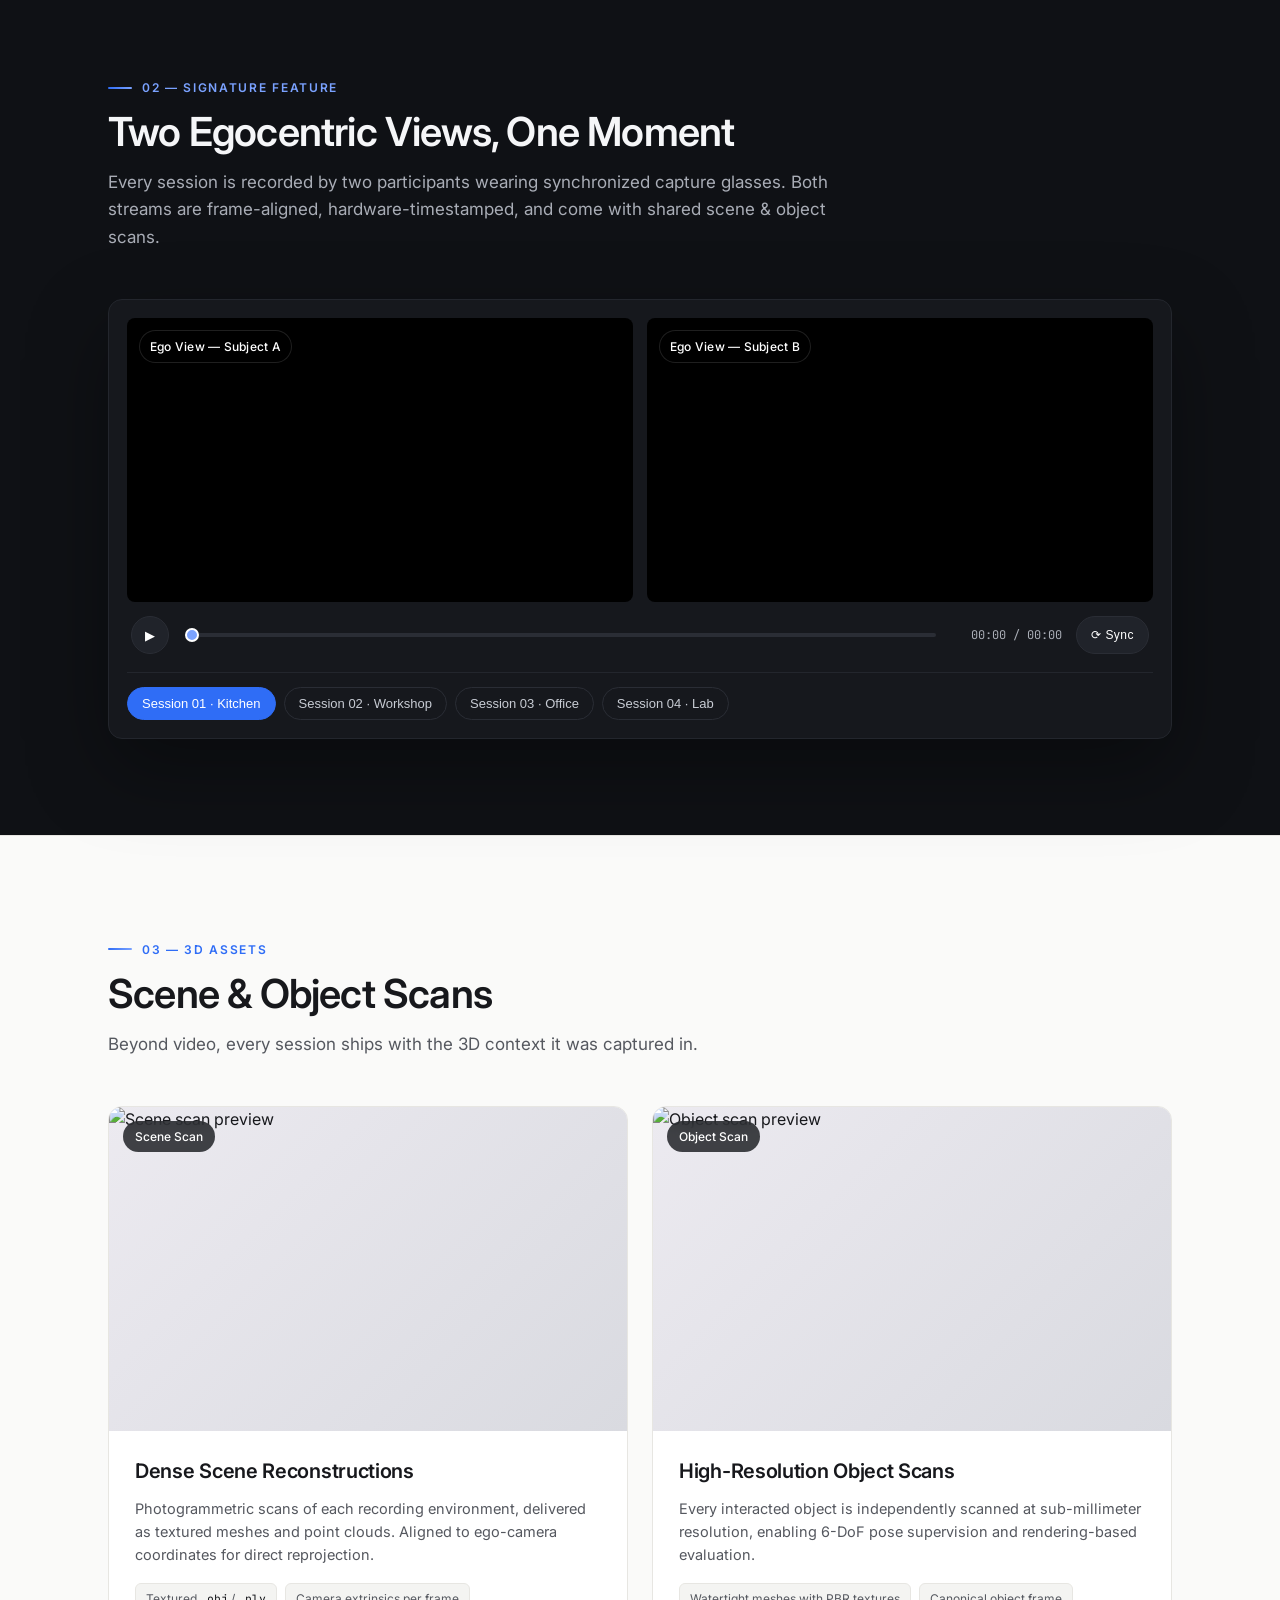
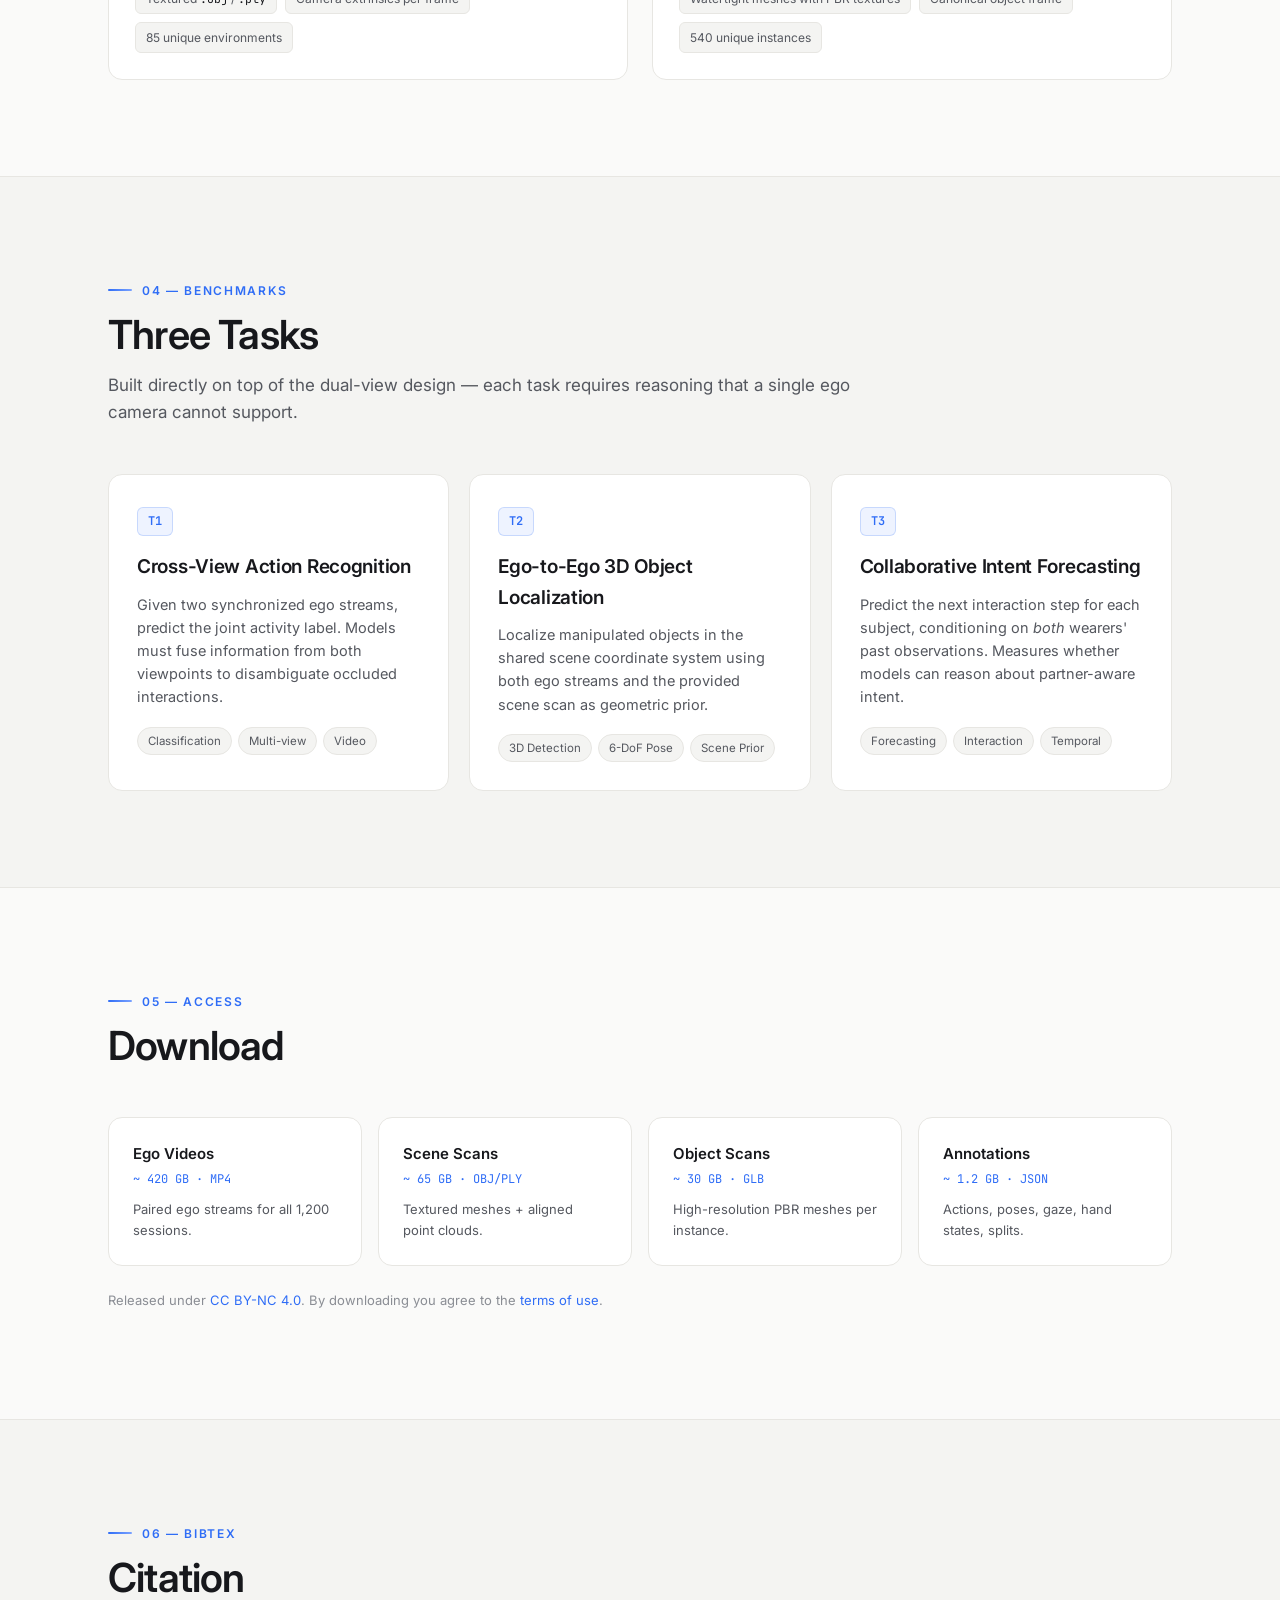
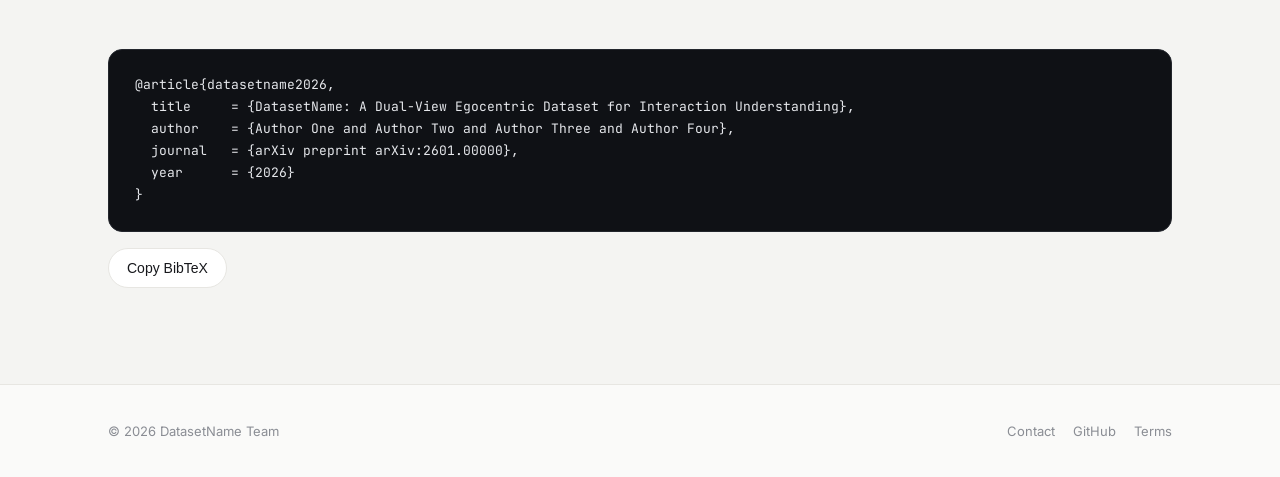
==== commit e560c067: "update hero" ====
--- a/index.html
+++ b/index.html
@@ -50,66 +50,33 @@
         <a class="btn" href="#">Video</a>
       </div>
 
-      <!-- Hero recording carousel — auto-scroll + drag -->
-      <div class="carousel" data-carousel>
-        <div class="carousel__fade carousel__fade--l"></div>
-        <div class="carousel__fade carousel__fade--r"></div>
-        <div class="carousel__track" data-carousel-track>
-
-          <div class="rec" data-rec>
-            <div class="rec__screen">
-              <div class="rec__pane"><video muted autoplay playsinline loop preload="metadata"><source src="assets/videos/ego_a.mp4" type="video/mp4"></video><span class="rec__tag">A</span></div>
-              <div class="rec__div"></div>
-              <div class="rec__pane"><video muted autoplay playsinline loop preload="metadata"><source src="assets/videos/ego_b.mp4" type="video/mp4"></video><span class="rec__tag">B</span></div>
-            </div>
-            <div class="rec__cap">Kitchen — Meal Prep</div>
-          </div>
-
-          <div class="rec" data-rec>
-            <div class="rec__screen">
-              <div class="rec__pane"><video muted autoplay playsinline loop preload="metadata"><source src="assets/videos/ego_a_2.mp4" type="video/mp4"></video><span class="rec__tag">A</span></div>
-              <div class="rec__div"></div>
-              <div class="rec__pane"><video muted autoplay playsinline loop preload="metadata"><source src="assets/videos/ego_b_2.mp4" type="video/mp4"></video><span class="rec__tag">B</span></div>
-            </div>
-            <div class="rec__cap">Workshop — Assembly</div>
-          </div>
-
-          <div class="rec" data-rec>
-            <div class="rec__screen">
-              <div class="rec__pane"><video muted autoplay playsinline loop preload="metadata"><source src="assets/videos/ego_a_3.mp4" type="video/mp4"></video><span class="rec__tag">A</span></div>
-              <div class="rec__div"></div>
-              <div class="rec__pane"><video muted autoplay playsinline loop preload="metadata"><source src="assets/videos/ego_b_3.mp4" type="video/mp4"></video><span class="rec__tag">B</span></div>
-            </div>
-            <div class="rec__cap">Office — Desk Org</div>
-          </div>
-
-          <div class="rec" data-rec>
-            <div class="rec__screen">
-              <div class="rec__pane"><video muted autoplay playsinline loop preload="metadata"><source src="assets/videos/ego_a_4.mp4" type="video/mp4"></video><span class="rec__tag">A</span></div>
-              <div class="rec__div"></div>
-              <div class="rec__pane"><video muted autoplay playsinline loop preload="metadata"><source src="assets/videos/ego_b_4.mp4" type="video/mp4"></video><span class="rec__tag">B</span></div>
-            </div>
-            <div class="rec__cap">Lab — Equipment</div>
-          </div>
-
-          <div class="rec" data-rec>
-            <div class="rec__screen">
-              <div class="rec__pane"><video muted autoplay playsinline loop preload="metadata"><source src="assets/videos/ego_a_5.mp4" type="video/mp4"></video><span class="rec__tag">A</span></div>
-              <div class="rec__div"></div>
-              <div class="rec__pane"><video muted autoplay playsinline loop preload="metadata"><source src="assets/videos/ego_b_5.mp4" type="video/mp4"></video><span class="rec__tag">B</span></div>
-            </div>
-            <div class="rec__cap">Bakery — Mixing</div>
-          </div>
-
-          <div class="rec" data-rec>
-            <div class="rec__screen">
-              <div class="rec__pane"><video muted autoplay playsinline loop preload="metadata"><source src="assets/videos/ego_a_6.mp4" type="video/mp4"></video><span class="rec__tag">A</span></div>
-              <div class="rec__div"></div>
-              <div class="rec__pane"><video muted autoplay playsinline loop preload="metadata"><source src="assets/videos/ego_b_6.mp4" type="video/mp4"></video><span class="rec__tag">B</span></div>
-            </div>
-            <div class="rec__cap">Garden — Harvest</div>
-          </div>
-
+      <!-- Recording previews — hover to expand -->
+      <div class="recgrid">
+        <div class="rec" data-rec>
+          <div class="rec__screen">
+            <div class="rec__pane"><video muted autoplay playsinline loop preload="metadata"><source src="assets/videos/ego_a.mp4" type="video/mp4"></video><span class="rec__tag">A</span></div>
+            <div class="rec__div"></div>
+            <div class="rec__pane"><video muted autoplay playsinline loop preload="metadata"><source src="assets/videos/ego_b.mp4" type="video/mp4"></video><span class="rec__tag">B</span></div>
+          </div>
+          <div class="rec__cap">Kitchen — Meal Prep</div>
+        </div>
+
+        <div class="rec" data-rec>
+          <div class="rec__screen">
+            <div class="rec__pane"><video muted autoplay playsinline loop preload="metadata"><source src="assets/videos/ego_a_2.mp4" type="video/mp4"></video><span class="rec__tag">A</span></div>
+            <div class="rec__div"></div>
+            <div class="rec__pane"><video muted autoplay playsinline loop preload="metadata"><source src="assets/videos/ego_b_2.mp4" type="video/mp4"></video><span class="rec__tag">B</span></div>
+          </div>
+          <div class="rec__cap">Workshop — Assembly</div>
+        </div>
+
+        <div class="rec" data-rec>
+          <div class="rec__screen">
+            <div class="rec__pane"><video muted autoplay playsinline loop preload="metadata"><source src="assets/videos/ego_a_3.mp4" type="video/mp4"></video><span class="rec__tag">A</span></div>
+            <div class="rec__div"></div>
+            <div class="rec__pane"><video muted autoplay playsinline loop preload="metadata"><source src="assets/videos/ego_b_3.mp4" type="video/mp4"></video><span class="rec__tag">B</span></div>
+          </div>
+          <div class="rec__cap">Office — Desk Org</div>
         </div>
       </div>
 
--- a/css/style.css
+++ b/css/style.css
@@ -223,46 +223,78 @@
   margin-bottom: 40px;
 }
 
-/* Hero recording carousel */
-.carousel {
-  position: relative;
-  margin: 0 -28px 40px;  /* bleed past container */
-  user-select: none;
-}
-.carousel__track {
-  display: flex;
+/* Hero recording grid */
+.recgrid {
+  display: grid;
+  grid-template-columns: repeat(3, 1fr);
   gap: 16px;
-  padding: 0 48px;
-  overflow-x: auto;
-  scroll-behavior: auto;
-  -webkit-overflow-scrolling: touch;
-  scrollbar-width: none;
-  cursor: grab;
-}
-.carousel__track:active { cursor: grabbing; }
-.carousel__track::-webkit-scrollbar { display: none; }
-
-/* Left / right fade masks */
-.carousel__fade {
-  position: absolute; top: 0; bottom: 0; width: 64px;
-  z-index: 3; pointer-events: none;
-}
-.carousel__fade--l { left: 0; background: linear-gradient(90deg, var(--bg), transparent); }
-.carousel__fade--r { right: 0; background: linear-gradient(270deg, var(--bg), transparent); }
+  margin-bottom: 40px;
+}
 
 /* Each recording card */
 .rec {
-  flex: 0 0 420px;
   border-radius: var(--radius);
   overflow: hidden;
   border: 1px solid var(--border);
   box-shadow: var(--shadow-sm);
-  transition: transform .3s var(--ease), box-shadow .3s var(--ease);
+  transition: transform .6s var(--ease), border-color .6s var(--ease), box-shadow .6s var(--ease), opacity .6s var(--ease);
   background: #000;
-}
-.rec:hover {
-  transform: translateY(-3px);
-  box-shadow: 0 8px 30px rgba(47,109,246,.1), var(--shadow-md);
+  cursor: pointer;
+}
+/* Peek: hovered card lifts, siblings dim */
+.rec.is-peeking {
+  transform: scale(1.04);
+  border-color: rgba(47,109,246,.4);
+  box-shadow: 0 16px 48px rgba(0,0,0,.15), 0 0 0 0 rgba(47,109,246,.3);
+  animation: peekPulse 1.2s ease-in-out infinite alternate;
+  transition: transform .6s var(--ease), border-color .6s var(--ease), box-shadow .6s var(--ease);
+}
+.recgrid.has-peek .rec:not(.is-peeking) {
+  opacity: .45;
+  transform: scale(0.97);
+}
+@keyframes peekPulse {
+  0%   { box-shadow: 0 16px 48px rgba(0,0,0,.15), 0 0 0 0px rgba(47,109,246,.4); }
+  100% { box-shadow: 0 16px 48px rgba(0,0,0,.15), 0 0 0 14px rgba(47,109,246,.0); }
+}
+.rec:hover:not(.is-peeking) {
+  border-color: rgba(47,109,246,.15);
+}
+
+/* Ghost — flies from card position to screen center */
+.rec-ghost {
+  position: fixed;
+  z-index: 9999;
+  border-radius: var(--radius);
+  overflow: hidden;
+  border: 1px solid rgba(47,109,246,.3);
+  background: #000;
+  pointer-events: auto;
+  box-shadow: 0 24px 80px rgba(0,0,0,.25), 0 8px 24px rgba(47,109,246,.12);
+  transition: top .5s var(--ease), left .5s var(--ease), width .5s var(--ease), box-shadow .5s var(--ease);
+  cursor: zoom-out;
+}
+.rec-ghost.is-centered {
+  box-shadow: 0 40px 100px rgba(0,0,0,.3), 0 12px 40px rgba(47,109,246,.15);
+}
+.rec-ghost.is-leaving {
+  transition: top .35s var(--ease), left .35s var(--ease), width .35s var(--ease), opacity .35s var(--ease);
+  opacity: 0;
+}
+
+/* Dim overlay */
+.rec-overlay {
+  position: fixed; inset: 0; z-index: 9998;
+  background: rgba(0,0,0,.2);
+  backdrop-filter: blur(3px);
+  opacity: 0;
+  transition: opacity .4s var(--ease);
+  cursor: zoom-out;
+}
+.rec-overlay.is-visible { opacity: 1; }
+
+@media (max-width: 720px) {
+  .recgrid { grid-template-columns: 1fr; }
 }
 .rec__screen {
   position: relative;
